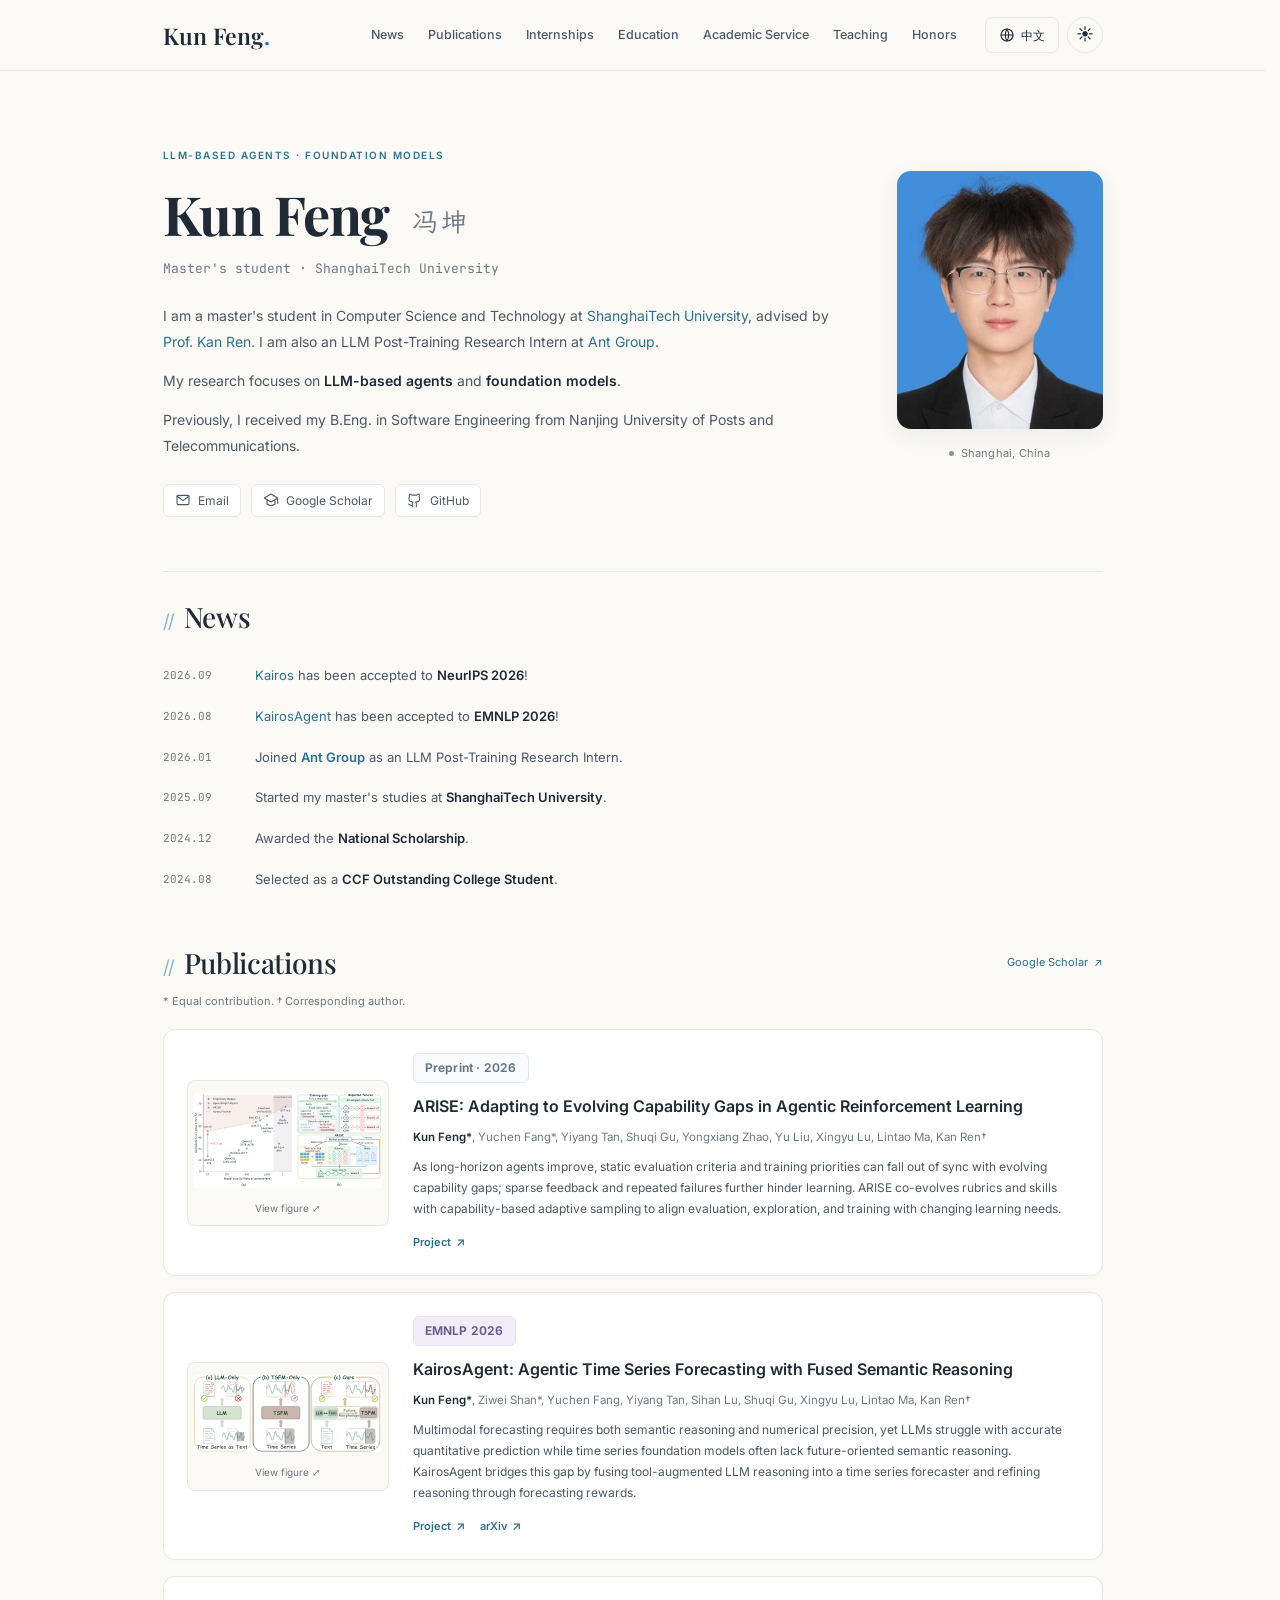
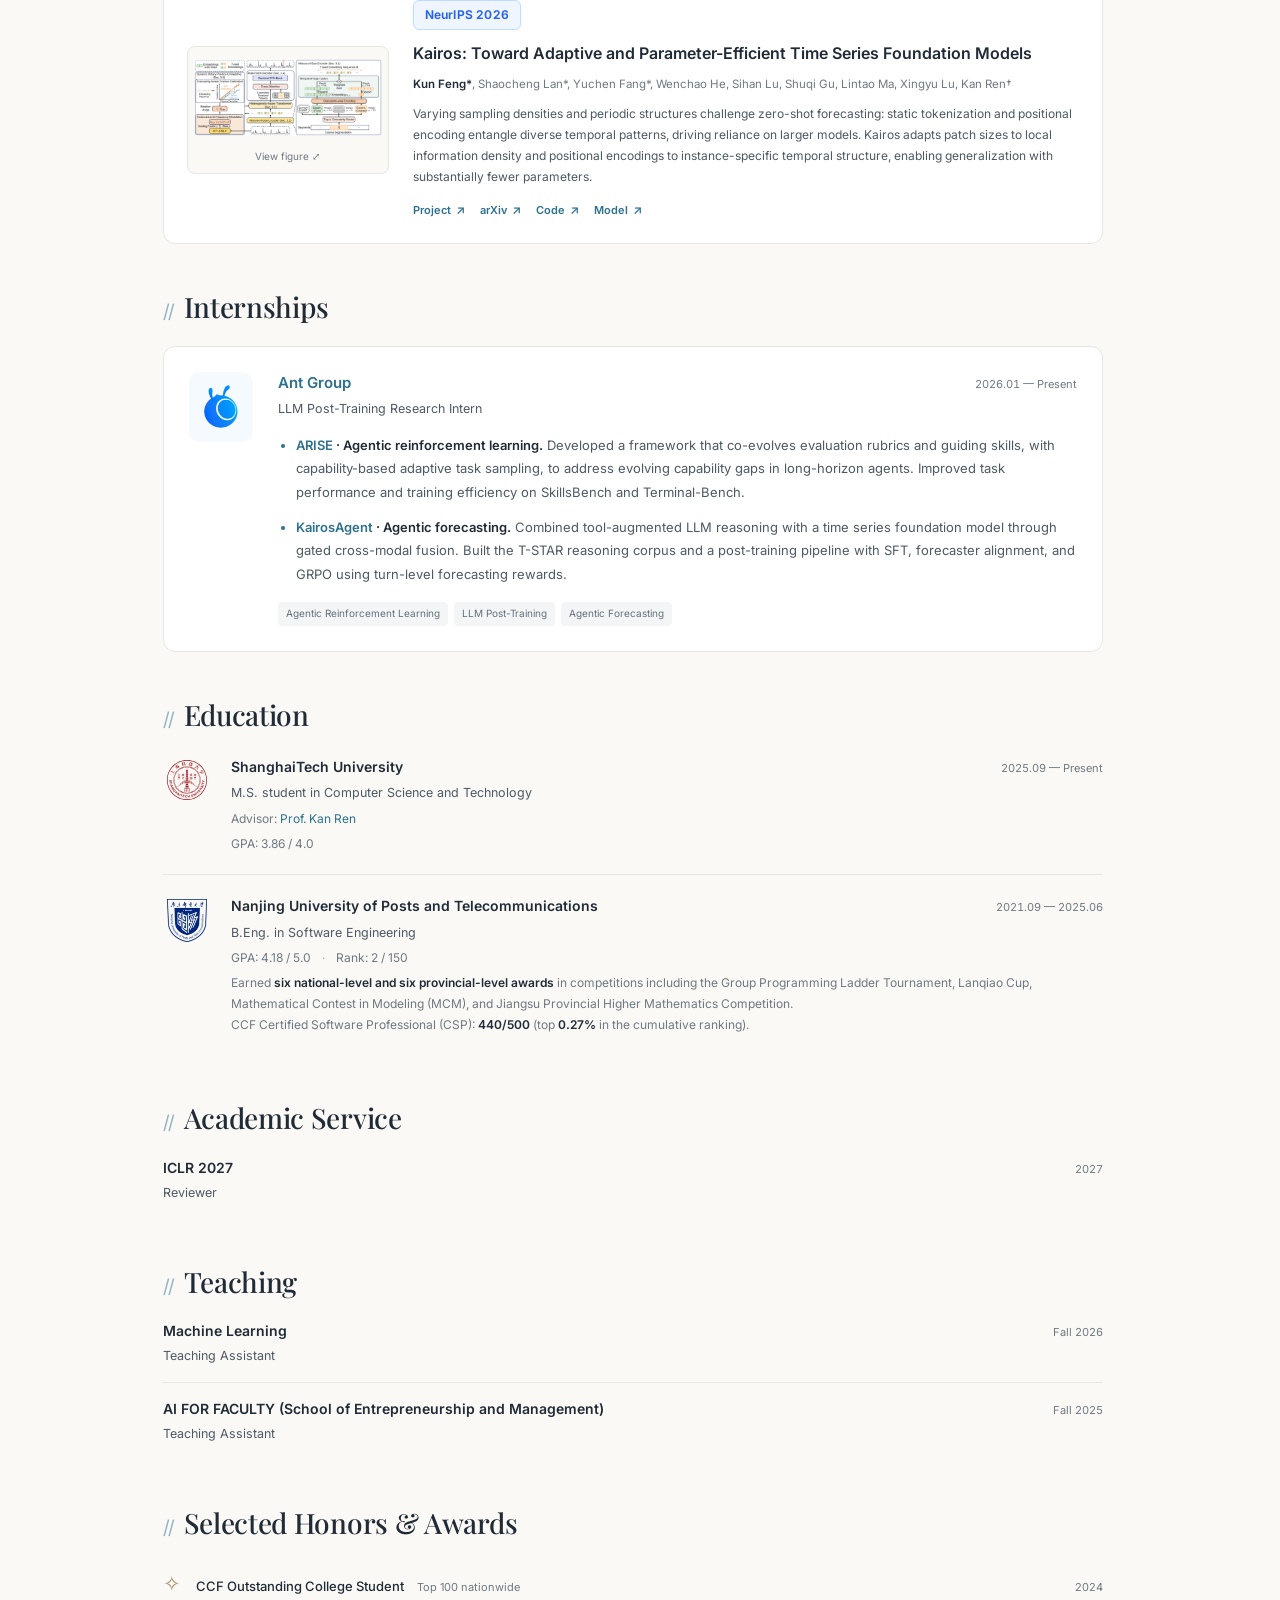
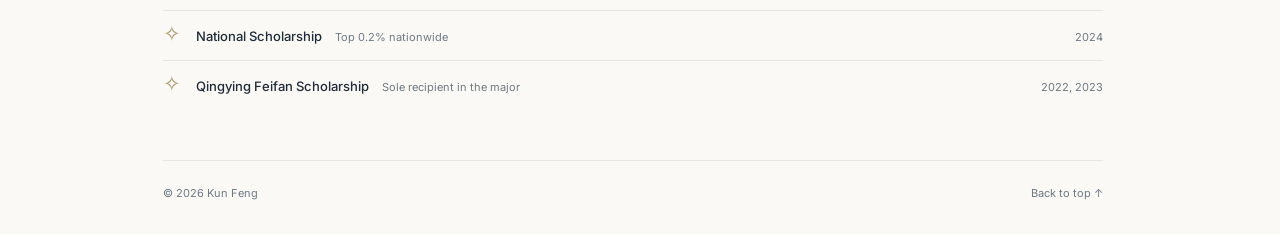
==== index.html @ 3cb2e600 "feat: add bilingual academic homepage with dark mode and publication previews" ====
<!doctype html>
<html lang="en" data-theme="light">
<head>
  <meta charset="utf-8">
  <meta name="viewport" content="width=device-width, initial-scale=1">
  <meta name="color-scheme" content="light dark">
  <meta name="description" content="Kun Feng, a master's student at ShanghaiTech University. Research in LLM-based agents and foundation models.">
  <meta property="og:type" content="website">
  <meta property="og:title" content="Kun Feng | &#20911;&#22372;">
  <meta property="og:description" content="LLM-based agents and foundation models.">
  <meta property="og:url" content="https://kkzsocute.github.io/">
  <meta property="og:image" content="https://kkzsocute.github.io/assets/portrait.jpg">
  <meta name="theme-color" content="#faf9f6">
  <link rel="canonical" href="https://kkzsocute.github.io/">
  <link rel="icon" type="image/svg+xml" href="assets/favicon.svg">
  <link rel="stylesheet" href="assets/styles.css">
  <title>Kun Feng | &#20911;&#22372;</title>
  <script>
    try {
      if (localStorage.getItem("homepage-language") === "zh") {
        document.documentElement.lang = "zh-CN";
      }
      if (localStorage.getItem("homepage-theme") === "dark") {
        document.documentElement.dataset.theme = "dark";
      }
    } catch {}
  </script>
</head>
<body>
  <a class="skip-link" href="#main"><span class="lang-en">Skip to content</span><span class="lang-zh">&#36339;&#36716;&#21040;&#27491;&#25991;</span></a>
  <header class="site-header">
    <div class="nav-shell">
      <a class="wordmark" href="#about"><span class="lang-en">Kun Feng</span><span class="lang-zh">&#20911;&#22372;</span><span class="wordmark-dot">.</span></a>
      <nav aria-label="Main navigation" data-label-en="Main navigation" data-label-zh="&#20027;&#23548;&#33322;">
        <a href="#news"><span class="lang-en">News</span><span class="lang-zh">&#21160;&#24577;</span></a>
        <a href="#publications"><span class="lang-en">Publications</span><span class="lang-zh">&#35770;&#25991;</span></a>
        <a href="#internships"><span class="lang-en">Internships</span><span class="lang-zh">&#23454;&#20064;</span></a>
        <a href="#education"><span class="lang-en">Education</span><span class="lang-zh">&#25945;&#32946;</span></a>
        <a href="#service"><span class="lang-en">Academic Service</span><span class="lang-zh">&#23398;&#26415;&#26381;&#21153;</span></a>
        <a href="#teaching"><span class="lang-en">Teaching</span><span class="lang-zh">&#25945;&#23398;</span></a>
        <a href="#honors"><span class="lang-en">Honors</span><span class="lang-zh">&#33635;&#35465;</span></a>
      </nav>
      <div class="nav-actions">
        <button class="language-toggle" id="language-toggle" type="button" aria-label="Switch to Chinese" data-label-en="Switch to Chinese" data-label-zh="&#20999;&#25442;&#20026;&#33521;&#25991;" hidden>
          <svg viewBox="0 0 24 24" aria-hidden="true"><circle cx="12" cy="12" r="9"/><path d="M3 12h18M12 3a18 18 0 0 1 0 18 18 18 0 0 1 0-18Z"/></svg>
          <span class="lang-en" lang="zh-CN">&#20013;&#25991;</span><span class="lang-zh" lang="en">EN</span>
        </button>
        <button class="theme-toggle" id="theme-toggle" type="button" aria-label="Dark mode" data-label-en="Dark mode" data-label-zh="&#22812;&#38388;&#27169;&#24335;" aria-pressed="false" hidden>
          <span class="theme-sun" aria-hidden="true">☀️</span><span class="theme-moon" aria-hidden="true">🌙</span>
        </button>
      </div>
    </div>
  </header>

  <main id="main" class="page-shell">
    <section class="hero" id="about" aria-labelledby="name">
      <div class="hero-copy">
        <p class="eyebrow"><span class="lang-en">LLM-based agents · Foundation models</span><span class="lang-zh">&#22823;&#35821;&#35328;&#27169;&#22411;&#26234;&#33021;&#20307; · &#22522;&#30784;&#27169;&#22411;</span></p>
        <h1 id="name">Kun Feng <span class="chinese-name" lang="zh-CN">&#20911;&#22372;</span></h1>
        <p class="position"><span class="lang-en">Master's student · ShanghaiTech University</span><span class="lang-zh">&#30805;&#22763;&#30740;&#31350;&#29983; · &#19978;&#28023;&#31185;&#25216;&#22823;&#23398;</span></p>
        <div class="bio">
          <p class="lang-en">I am a master's student in Computer Science and Technology at <a href="https://www.shanghaitech.edu.cn/eng/">ShanghaiTech University</a>, advised by <a href="https://www.saying.ren/">Prof. Kan Ren</a>. I am also an LLM Post-Training Research Intern at <a href="https://www.antgroup.com/en">Ant Group</a>.</p>
          <p class="lang-zh">&#25105;&#26159;&#19978;&#28023;&#31185;&#25216;&#22823;&#23398;&#35745;&#31639;&#26426;&#31185;&#23398;&#19982;&#25216;&#26415;&#19987;&#19994;&#30805;&#22763;&#30740;&#31350;&#29983;&#65292;&#23548;&#24072;&#26159; <a href="https://www.saying.ren/">&#20219;&#20355;&#25945;&#25480;</a>&#12290;&#30446;&#21069;&#22312;<a href="https://www.antgroup.com/en">&#34434;&#34433;&#38598;&#22242;</a>&#25285;&#20219;&#22823;&#27169;&#22411;&#21518;&#35757;&#32451;&#30740;&#31350;&#23454;&#20064;&#29983;&#12290;</p>
          <p class="lang-en">My research focuses on <strong>LLM-based agents</strong> and <strong>foundation models</strong>.</p>
          <p class="lang-zh">&#25105;&#30340;&#30740;&#31350;&#32858;&#28966;&#20110;<strong>&#22522;&#20110;&#22823;&#35821;&#35328;&#27169;&#22411;&#30340;&#26234;&#33021;&#20307;</strong>&#19982;<strong>&#22522;&#30784;&#27169;&#22411;</strong>&#12290;</p>
          <p class="lang-en">Previously, I received my B.Eng. in Software Engineering from Nanjing University of Posts and Telecommunications.</p>
          <p class="lang-zh">&#27492;&#21069;&#65292;&#25105;&#22312;&#21335;&#20140;&#37038;&#30005;&#22823;&#23398;&#33719;&#24471;&#36719;&#20214;&#24037;&#31243;&#23398;&#22763;&#23398;&#20301;&#12290;</p>
        </div>
        <div class="social-links">
          <a href="mailto:fengkun2025@shanghaitech.edu.cn"><svg viewBox="0 0 24 24" aria-hidden="true"><rect x="3" y="5" width="18" height="14" rx="2"/><path d="m3 6 9 7 9-7"/></svg><span class="lang-en">Email</span><span class="lang-zh">&#37038;&#31665;</span></a>
          <a href="https://scholar.google.com/citations?user=ZfWLcJ4AAAAJ&amp;hl=en"><svg viewBox="0 0 24 24" aria-hidden="true"><path d="m2 9 10-6 10 6-10 6L2 9Zm4 3v6c4 3 8 3 12 0v-6M22 9v8"/></svg><span class="lang-en">Google Scholar</span><span class="lang-zh">&#35895;&#27468;&#23398;&#26415;</span></a>
          <a href="https://github.com/kkzsocute"><svg viewBox="0 0 24 24" aria-hidden="true"><path d="M8 20c-4 1-4-2-6-2m12 4v-4a3.5 3.5 0 0 0-1-3c3 0 6-1 6-5a4 4 0 0 0-1-3 4 4 0 0 0 0-4s-1 0-4 2a13 13 0 0 0-6 0C5 3 4 3 4 3a4 4 0 0 0 0 4 4 4 0 0 0-1 3c0 4 3 5 6 5a3.5 3.5 0 0 0-1 3v4"/></svg>GitHub</a>
        </div>
      </div>
      <figure class="portrait">
        <img src="assets/portrait.jpg" width="400" height="500" alt="Portrait of Kun Feng" data-alt-en="Portrait of Kun Feng" data-alt-zh="&#20911;&#22372;&#30340;&#29031;&#29255;" fetchpriority="high">
        <figcaption><span class="location-dot" aria-hidden="true"></span><span class="lang-en">Shanghai, China</span><span class="lang-zh">&#20013;&#22269; · &#19978;&#28023;</span></figcaption>
      </figure>
    </section>

    <section class="section news-section" id="news" aria-labelledby="news-title">
      <div class="section-heading"><h2 id="news-title"><span class="section-mark" aria-hidden="true">//</span><span class="lang-en">News</span><span class="lang-zh">&#26368;&#26032;&#21160;&#24577;</span></h2></div>
      <ul class="news-list">
        <li><time datetime="2026-09">2026.09</time><p><span class="lang-en"><a href="https://foundation-model-research.github.io/Kairos/">Kairos</a> has been accepted to <strong>NeurIPS 2026</strong>!</span><span class="lang-zh"><a href="https://foundation-model-research.github.io/Kairos/">Kairos</a> &#34987; <strong>NeurIPS 2026</strong> &#25509;&#25910;&#65281;</span></p></li>
        <li><time datetime="2026-08">2026.08</time><p><span class="lang-en"><a href="https://foundation-model-research.github.io/KairosAgent/">KairosAgent</a> has been accepted to <strong>EMNLP 2026</strong>!</span><span class="lang-zh"><a href="https://foundation-model-research.github.io/KairosAgent/">KairosAgent</a> &#34987; <strong>EMNLP 2026</strong> &#25509;&#25910;&#65281;</span></p></li>
        <li><time datetime="2026-01">2026.01</time><p><span class="lang-en">Joined <strong><a href="https://www.antgroup.com/en">Ant Group</a></strong> as an LLM Post-Training Research Intern.</span><span class="lang-zh">&#21152;&#20837;<strong><a href="https://www.antgroup.com/en">&#34434;&#34433;&#38598;&#22242;</a></strong>&#65292;&#25285;&#20219;&#22823;&#27169;&#22411;&#21518;&#35757;&#32451;&#30740;&#31350;&#23454;&#20064;&#29983;&#12290;</span></p></li>
        <li><time datetime="2025-09">2025.09</time><p><span class="lang-en">Started my master's studies at <strong>ShanghaiTech University</strong>.</span><span class="lang-zh">&#24320;&#22987;&#22312;<strong>&#19978;&#28023;&#31185;&#25216;&#22823;&#23398;</strong>&#25915;&#35835;&#30805;&#22763;&#23398;&#20301;&#12290;</span></p></li>
        <li><time datetime="2024-12">2024.12</time><p><span class="lang-en">Awarded the <strong>National Scholarship</strong>.</span><span class="lang-zh">&#33719;&#24471;<strong>&#22269;&#23478;&#22870;&#23398;&#37329;</strong>&#12290;</span></p></li>
        <li><time datetime="2024-08">2024.08</time><p><span class="lang-en">Selected as a <strong>CCF Outstanding College Student</strong>.</span><span class="lang-zh">&#20837;&#36873;<strong>CCF&#20248;&#31168;&#22823;&#23398;&#29983;&#21551;&#33322;&#35745;&#21010;</strong>&#12290;</span></p></li>
      </ul>
    </section>

    <section class="section" id="publications" aria-labelledby="publications-title">
      <div class="section-heading">
        <h2 id="publications-title"><span class="section-mark" aria-hidden="true">//</span><span class="lang-en">Publications</span><span class="lang-zh">&#23398;&#26415;&#35770;&#25991;</span></h2>
        <a class="section-link" href="https://scholar.google.com/citations?user=ZfWLcJ4AAAAJ&amp;hl=en">Google Scholar <span aria-hidden="true">↗</span></a>
      </div>
      <p class="section-note"><span class="lang-en">* Equal contribution. † Corresponding author.</span><span class="lang-zh">* &#34920;&#31034;&#21516;&#31561;&#36129;&#29486;&#12290;† &#34920;&#31034;&#36890;&#35759;&#20316;&#32773;&#12290;</span></p>
      <div class="publication-list">
        <article class="publication-card">
          <button class="paper-figure" type="button" aria-haspopup="dialog" aria-controls="figure-dialog" aria-label="Enlarge paper figure" data-label-en="Enlarge paper figure" data-label-zh="&#25918;&#22823;&#35770;&#25991;&#37197;&#22270;" disabled>
            <img src="assets/arise-intro.svg" width="995" height="502" alt="ARISE motivation and SkillsBench performance: evolving capability gaps and adaptive agent learning" data-alt-en="ARISE motivation and SkillsBench performance: evolving capability gaps and adaptive agent learning" data-alt-zh="ARISE &#30740;&#31350;&#21160;&#26426;&#19982; SkillsBench &#24615;&#33021;&#65306;&#25345;&#32493;&#21464;&#21270;&#30340;&#33021;&#21147;&#32570;&#21475;&#19982;&#33258;&#36866;&#24212;&#26234;&#33021;&#20307;&#23398;&#20064;">
            <span class="figure-caption"><span class="lang-en">View figure</span><span class="lang-zh">&#26597;&#30475;&#21407;&#22270;</span> <span aria-hidden="true">⤢</span></span>
          </button>
          <div class="paper-copy">
            <span class="venue venue-preprint"><span class="lang-en">Preprint · 2026</span><span class="lang-zh">&#39044;&#21360;&#26412; · 2026</span></span>
            <h3><a href="https://mldi.group/ARISE/">ARISE: Adapting to Evolving Capability Gaps in Agentic Reinforcement Learning</a></h3>
            <p class="authors"><strong>Kun Feng*</strong>, Yuchen Fang*, Yiyang Tan, Shuqi Gu, Yongxiang Zhao, Yu Liu, Xingyu Lu, Lintao Ma, Kan Ren†</p>
            <p class="paper-summary"><span class="lang-en">As long-horizon agents improve, static evaluation criteria and training priorities can fall out of sync with evolving capability gaps; sparse feedback and repeated failures further hinder learning. ARISE co-evolves rubrics and skills with capability-based adaptive sampling to align evaluation, exploration, and training with changing learning needs.</span><span class="lang-zh">&#38543;&#30528;&#38271;&#31243;&#26234;&#33021;&#20307;&#33021;&#21147;&#25552;&#21319;&#65292;&#22266;&#23450;&#30340;&#35780;&#20215;&#26631;&#20934;&#19982;&#35757;&#32451;&#37325;&#28857;&#21487;&#33021;&#36880;&#28176;&#20559;&#31163;&#19981;&#26029;&#21464;&#21270;&#30340;&#33021;&#21147;&#32570;&#21475;&#65307;&#31232;&#30095;&#21453;&#39304;&#19982;&#21453;&#22797;&#22833;&#36133;&#36827;&#19968;&#27493;&#38459;&#30861;&#23398;&#20064;&#12290;ARISE &#36890;&#36807;&#35780;&#20272;&#20934;&#21017;&#19982;&#25216;&#33021;&#21327;&#21516;&#28436;&#21270;&#65292;&#20197;&#21450;&#22522;&#20110;&#33021;&#21147;&#30340;&#33258;&#36866;&#24212;&#37319;&#26679;&#65292;&#20351;&#35780;&#20215;&#12289;&#25506;&#32034;&#19982;&#35757;&#32451;&#25345;&#32493;&#36866;&#24212;&#21464;&#21270;&#30340;&#23398;&#20064;&#38656;&#27714;&#12290;</span></p>
            <div class="paper-links">
              <a href="https://mldi.group/ARISE/"><span class="lang-en">Project</span><span class="lang-zh">&#39033;&#30446;&#20027;&#39029;</span> <span aria-hidden="true">↗</span></a>
            </div>
          </div>
        </article>
        <article class="publication-card">
          <button class="paper-figure" type="button" aria-haspopup="dialog" aria-controls="figure-dialog" aria-label="Enlarge paper figure" data-label-en="Enlarge paper figure" data-label-zh="&#25918;&#22823;&#35770;&#25991;&#37197;&#22270;" disabled>
            <img src="assets/kairosagent-intro.svg" width="882" height="364" alt="KairosAgent forecasting paradigm comparison: bridging semantic reasoning and numerical forecasting" data-alt-en="KairosAgent forecasting paradigm comparison: bridging semantic reasoning and numerical forecasting" data-alt-zh="KairosAgent &#39044;&#27979;&#33539;&#24335;&#23545;&#27604;&#65306;&#36830;&#25509;&#35821;&#20041;&#25512;&#29702;&#19982;&#25968;&#20540;&#39044;&#27979;">
            <span class="figure-caption"><span class="lang-en">View figure</span><span class="lang-zh">&#26597;&#30475;&#21407;&#22270;</span> <span aria-hidden="true">⤢</span></span>
          </button>
          <div class="paper-copy">
            <span class="venue venue-purple">EMNLP 2026</span>
            <h3><a href="https://foundation-model-research.github.io/KairosAgent/">KairosAgent: Agentic Time Series Forecasting with Fused Semantic Reasoning</a></h3>
            <p class="authors"><strong>Kun Feng*</strong>, Ziwei Shan*, Yuchen Fang, Yiyang Tan, Sihan Lu, Shuqi Gu, Xingyu Lu, Lintao Ma, Kan Ren†</p>
            <p class="paper-summary"><span class="lang-en">Multimodal forecasting requires both semantic reasoning and numerical precision, yet LLMs struggle with accurate quantitative prediction while time series foundation models often lack future-oriented semantic reasoning. KairosAgent bridges this gap by fusing tool-augmented LLM reasoning into a time series forecaster and refining reasoning through forecasting rewards.</span><span class="lang-zh">&#22810;&#27169;&#24577;&#39044;&#27979;&#38656;&#35201;&#20860;&#39038;&#35821;&#20041;&#25512;&#29702;&#19982;&#25968;&#20540;&#31934;&#24230;&#65292;&#20294;&#22823;&#35821;&#35328;&#27169;&#22411;&#38590;&#20197;&#36827;&#34892;&#31934;&#30830;&#30340;&#23450;&#37327;&#39044;&#27979;&#65292;&#26102;&#38388;&#24207;&#21015;&#22522;&#30784;&#27169;&#22411;&#21017;&#24448;&#24448;&#32570;&#20047;&#38754;&#21521;&#26410;&#26469;&#30340;&#35821;&#20041;&#25512;&#29702;&#33021;&#21147;&#12290;KairosAgent &#23558;&#24037;&#20855;&#22686;&#24378;&#30340;&#22823;&#35821;&#35328;&#27169;&#22411;&#25512;&#29702;&#34701;&#20837;&#26102;&#38388;&#24207;&#21015;&#39044;&#27979;&#22120;&#65292;&#24182;&#36890;&#36807;&#39044;&#27979;&#22870;&#21169;&#20248;&#21270;&#25512;&#29702;&#65292;&#24357;&#21512;&#20004;&#32773;&#20043;&#38388;&#30340;&#40511;&#27807;&#12290;</span></p>
            <div class="paper-links">
              <a href="https://foundation-model-research.github.io/KairosAgent/"><span class="lang-en">Project</span><span class="lang-zh">&#39033;&#30446;&#20027;&#39029;</span> <span aria-hidden="true">↗</span></a>
              <a href="https://arxiv.org/abs/2605.30002">arXiv <span aria-hidden="true">↗</span></a>
            </div>
          </div>
        </article>
        <article class="publication-card">
          <button class="paper-figure" type="button" aria-haspopup="dialog" aria-controls="figure-dialog" aria-label="Enlarge paper figure" data-label-en="Enlarge paper figure" data-label-zh="&#25918;&#22823;&#35770;&#25991;&#37197;&#22270;" disabled>
            <img src="assets/kairos-method.png" alt="Kairos architecture: Mixture-of-Size Encoder, Heterogeneity-Aware Transformer, and Multi-Patch Decoder" data-alt-en="Kairos architecture: Mixture-of-Size Encoder, Heterogeneity-Aware Transformer, and Multi-Patch Decoder" data-alt-zh="Kairos &#26550;&#26500;&#65306;&#28151;&#21512;&#31890;&#24230;&#32534;&#30721;&#22120;&#12289;&#24322;&#26500;&#24863;&#30693; Transformer &#19982;&#22810;&#20998;&#22359;&#35299;&#30721;&#22120;">
            <span class="figure-caption"><span class="lang-en">View figure</span><span class="lang-zh">&#26597;&#30475;&#21407;&#22270;</span> <span aria-hidden="true">⤢</span></span>
          </button>
          <div class="paper-copy">
            <span class="venue venue-neurips">NeurIPS 2026</span>
            <h3><a href="https://foundation-model-research.github.io/Kairos/">Kairos: Toward Adaptive and Parameter-Efficient Time Series Foundation Models</a></h3>
            <p class="authors"><strong>Kun Feng*</strong>, Shaocheng Lan*, Yuchen Fang*, Wenchao He, Sihan Lu, Shuqi Gu, Lintao Ma, Xingyu Lu, Kan Ren†</p>
            <p class="paper-summary"><span class="lang-en">Varying sampling densities and periodic structures challenge zero-shot forecasting: static tokenization and positional encoding entangle diverse temporal patterns, driving reliance on larger models. Kairos adapts patch sizes to local information density and positional encodings to instance-specific temporal structure, enabling generalization with substantially fewer parameters.</span><span class="lang-zh">&#37319;&#26679;&#23494;&#24230;&#19982;&#21608;&#26399;&#32467;&#26500;&#30340;&#24046;&#24322;&#32473;&#38646;&#26679;&#26412;&#39044;&#27979;&#24102;&#26469;&#25361;&#25112;&#65306;&#38745;&#24577;&#20998;&#22359;&#19982;&#20301;&#32622;&#32534;&#30721;&#23558;&#22810;&#26679;&#30340;&#26102;&#38388;&#27169;&#24335;&#28151;&#26434;&#22312;&#22266;&#23450;&#34920;&#31034;&#20013;&#65292;&#20351;&#27169;&#22411;&#20381;&#36182;&#26356;&#22823;&#30340;&#21442;&#25968;&#37327;&#12290;Kairos &#26681;&#25454;&#23616;&#37096;&#20449;&#24687;&#23494;&#24230;&#33258;&#36866;&#24212;&#36873;&#25321;&#20998;&#22359;&#31890;&#24230;&#65292;&#24182;&#20381;&#25454;&#23454;&#20363;&#30340;&#26102;&#38388;&#32467;&#26500;&#35843;&#25972;&#20301;&#32622;&#32534;&#30721;&#65292;&#20197;&#26174;&#33879;&#26356;&#23569;&#30340;&#21442;&#25968;&#23454;&#29616;&#27867;&#21270;&#12290;</span></p>
            <div class="paper-links">
              <a href="https://foundation-model-research.github.io/Kairos/"><span class="lang-en">Project</span><span class="lang-zh">&#39033;&#30446;&#20027;&#39029;</span> <span aria-hidden="true">↗</span></a>
              <a href="https://arxiv.org/abs/2509.25826">arXiv <span aria-hidden="true">↗</span></a>
              <a href="https://github.com/foundation-model-research/Kairos"><span class="lang-en">Code</span><span class="lang-zh">&#20195;&#30721;</span> <span aria-hidden="true">↗</span></a>
              <a href="https://huggingface.co/mldi-lab/Kairos_50m"><span class="lang-en">Model</span><span class="lang-zh">&#27169;&#22411;</span> <span aria-hidden="true">↗</span></a>
            </div>
          </div>
        </article>
      </div>
    </section>

    <section class="section" id="internships" aria-labelledby="internships-title">
      <div class="section-heading"><h2 id="internships-title"><span class="section-mark" aria-hidden="true">//</span><span class="lang-en">Internships</span><span class="lang-zh">&#23454;&#20064;&#32463;&#21382;</span></h2></div>
      <article class="experience-card">
        <a class="company-logo" href="https://www.antgroup.com/en"><img src="assets/ant-group-logo.png" width="45" height="60" alt="Ant Group" data-alt-en="Ant Group" data-alt-zh="&#34434;&#34433;&#38598;&#22242;"></a>
        <div class="experience-copy">
          <div class="entry-heading"><h3><a href="https://www.antgroup.com/en"><span class="lang-en">Ant Group</span><span class="lang-zh">&#34434;&#34433;&#38598;&#22242;</span></a></h3><p class="entry-date"><time datetime="2026-01">2026.01</time> — <span class="lang-en">Present</span><span class="lang-zh">&#33267;&#20170;</span></p></div>
          <p class="entry-role"><span class="lang-en">LLM Post-Training Research Intern</span><span class="lang-zh">&#22823;&#27169;&#22411;&#21518;&#35757;&#32451;&#30740;&#31350;&#23454;&#20064;&#29983;</span></p>
          <ul class="internship-projects">
            <li><span class="lang-en"><strong><a href="https://mldi.group/ARISE/">ARISE</a> · Agentic reinforcement learning.</strong> Developed a framework that co-evolves evaluation rubrics and guiding skills, with capability-based adaptive task sampling, to address evolving capability gaps in long-horizon agents. Improved task performance and training efficiency on SkillsBench and Terminal-Bench.</span><span class="lang-zh"><strong><a href="https://mldi.group/ARISE/">ARISE</a> · &#26234;&#33021;&#20307;&#24378;&#21270;&#23398;&#20064;&#12290;</strong>&#22260;&#32469;&#38271;&#31243;&#26234;&#33021;&#20307;&#25345;&#32493;&#21464;&#21270;&#30340;&#33021;&#21147;&#32570;&#21475;&#65292;&#35774;&#35745;&#35780;&#20272;&#20934;&#21017;&#19982;&#25351;&#23548;&#25216;&#33021;&#21327;&#21516;&#28436;&#21270;&#12289;&#22522;&#20110;&#33021;&#21147;&#30340;&#33258;&#36866;&#24212;&#20219;&#21153;&#37319;&#26679;&#26694;&#26550;&#65292;&#25552;&#21319; SkillsBench &#21644; Terminal-Bench &#19978;&#30340;&#20219;&#21153;&#34920;&#29616;&#19982;&#35757;&#32451;&#25928;&#29575;&#12290;</span></li>
            <li><span class="lang-en"><strong><a href="https://mldi.group/KairosAgent/">KairosAgent</a> · Agentic forecasting.</strong> Combined tool-augmented LLM reasoning with a time series foundation model through gated cross-modal fusion. Built the T-STAR reasoning corpus and a post-training pipeline with SFT, forecaster alignment, and GRPO using turn-level forecasting rewards.</span><span class="lang-zh"><strong><a href="https://mldi.group/KairosAgent/">KairosAgent</a> · &#26234;&#33021;&#20307;&#39044;&#27979;&#12290;</strong>&#36890;&#36807;&#38376;&#25511;&#36328;&#27169;&#24577;&#34701;&#21512;&#65292;&#23558;&#24037;&#20855;&#22686;&#24378;&#30340;&#22823;&#35821;&#35328;&#27169;&#22411;&#25512;&#29702;&#19982;&#26102;&#38388;&#24207;&#21015;&#22522;&#30784;&#27169;&#22411;&#32467;&#21512;&#12290;&#26500;&#24314; T-STAR &#25512;&#29702;&#36712;&#36857;&#35821;&#26009;&#65292;&#24182;&#25645;&#24314;&#21253;&#21547; SFT&#12289;&#39044;&#27979;&#22120;&#23545;&#40784;&#21450;&#22522;&#20110;&#36718;&#27425;&#32423;&#39044;&#27979;&#22870;&#21169;&#30340; GRPO &#21518;&#35757;&#32451;&#27969;&#31243;&#12290;</span></li>
          </ul>
          <div class="topic-tags"><span><span class="lang-en">Agentic Reinforcement Learning</span><span class="lang-zh">&#26234;&#33021;&#20307;&#24378;&#21270;&#23398;&#20064;</span></span><span><span class="lang-en">LLM Post-Training</span><span class="lang-zh">&#22823;&#27169;&#22411;&#21518;&#35757;&#32451;</span></span><span><span class="lang-en">Agentic Forecasting</span><span class="lang-zh">&#26234;&#33021;&#20307;&#39044;&#27979;</span></span></div>
        </div>
      </article>
    </section>

    <section class="section" id="education" aria-labelledby="education-title">
      <div class="section-heading"><h2 id="education-title"><span class="section-mark" aria-hidden="true">//</span><span class="lang-en">Education</span><span class="lang-zh">&#25945;&#32946;&#32463;&#21382;</span></h2></div>
      <div class="education-list">
        <article class="education-entry">
          <div class="education-logo"><img src="assets/shanghaitech-logo.svg" alt="ShanghaiTech University emblem" data-alt-en="ShanghaiTech University emblem" data-alt-zh="&#19978;&#28023;&#31185;&#25216;&#22823;&#23398;&#26657;&#24509;" width="48" height="48" loading="lazy"></div>
          <div class="entry-body">
            <div class="entry-heading"><h3><span class="lang-en">ShanghaiTech University</span><span class="lang-zh">&#19978;&#28023;&#31185;&#25216;&#22823;&#23398;</span></h3><p class="entry-date"><time datetime="2025-09">2025.09</time> — <span class="lang-en">Present</span><span class="lang-zh">&#33267;&#20170;</span></p></div>
            <p class="entry-role"><span class="lang-en">M.S. student in Computer Science and Technology</span><span class="lang-zh">&#35745;&#31639;&#26426;&#31185;&#23398;&#19982;&#25216;&#26415; · &#30805;&#22763;&#22312;&#35835;</span></p>
            <p class="entry-detail"><span class="lang-en">Advisor: <a href="https://www.saying.ren/">Prof. Kan Ren</a></span><span class="lang-zh">&#23548;&#24072;&#65306;<a href="https://www.saying.ren/">&#20219;&#20355;&#25945;&#25480;</a></span></p>
            <p class="entry-detail"><span class="lang-en">GPA: 3.86 / 4.0</span><span class="lang-zh">&#32489;&#28857;&#65306;3.86 / 4.0</span></p>
          </div>
        </article>
        <article class="education-entry">
          <div class="education-logo"><img src="assets/njupt-logo.png" alt="Nanjing University of Posts and Telecommunications emblem" data-alt-en="Nanjing University of Posts and Telecommunications emblem" data-alt-zh="&#21335;&#20140;&#37038;&#30005;&#22823;&#23398;&#26657;&#24509;" width="48" height="48" loading="lazy"></div>
          <div class="entry-body">
            <div class="entry-heading"><h3><span class="lang-en">Nanjing University of Posts and Telecommunications</span><span class="lang-zh">&#21335;&#20140;&#37038;&#30005;&#22823;&#23398;</span></h3><p class="entry-date"><time datetime="2021-09">2021.09</time> — <time datetime="2025-06">2025.06</time></p></div>
            <p class="entry-role"><span class="lang-en">B.Eng. in Software Engineering</span><span class="lang-zh">&#36719;&#20214;&#24037;&#31243; · &#23398;&#22763;</span></p>
            <p class="entry-detail"><span class="lang-en">GPA: 4.18 / 5.0 <span class="detail-divider">·</span> Rank: 2 / 150</span><span class="lang-zh">&#32489;&#28857;&#65306;4.18 / 5.0 <span class="detail-divider">·</span> &#19987;&#19994;&#25490;&#21517;&#65306;2 / 150</span></p>
            <p class="entry-detail"><span class="lang-en">Earned <strong>six national-level and six provincial-level awards</strong> in competitions including the Group Programming Ladder Tournament, Lanqiao Cup, Mathematical Contest in Modeling (MCM), and Jiangsu Provincial Higher Mathematics Competition.<br>CCF Certified Software Professional (CSP): <strong>440/500</strong> (top <strong>0.27%</strong> in the cumulative ranking).</span><span class="lang-zh">&#32047;&#35745;&#33719;&#24471;<strong>&#20845;&#39033;&#22269;&#23478;&#32423;&#22870;&#39033;&#21644;&#20845;&#39033;&#30465;&#32423;&#22870;&#39033;</strong>&#65292;&#21253;&#25324;&#22242;&#20307;&#31243;&#24207;&#35774;&#35745;&#22825;&#26799;&#36187;&#12289;&#34013;&#26725;&#26479;&#12289;&#32654;&#22269;&#22823;&#23398;&#29983;&#25968;&#23398;&#24314;&#27169;&#31454;&#36187;&#12289;&#27743;&#33487;&#30465;&#39640;&#31561;&#25968;&#23398;&#31454;&#36187;&#12290;<br>CCF&#35745;&#31639;&#26426;&#36719;&#20214;&#33021;&#21147;&#35748;&#35777;&#65306;<strong>440/500&#20998;</strong>&#65288;&#32047;&#35745;&#25490;&#21517;&#20026;&#21069;<strong>0.27%</strong>&#65289;&#12290;</span></p>
          </div>
        </article>
      </div>
    </section>

    <section class="section" id="service" aria-labelledby="service-title">
      <div class="section-heading"><h2 id="service-title"><span class="section-mark" aria-hidden="true">//</span><span class="lang-en">Academic Service</span><span class="lang-zh">&#23398;&#26415;&#26381;&#21153;</span></h2></div>
      <ul class="activity-list">
        <li><div><h3>ICLR 2027</h3><p class="entry-role"><span class="lang-en">Reviewer</span><span class="lang-zh">&#23457;&#31295;&#20154;</span></p></div><time class="entry-date" datetime="2027">2027</time></li>
      </ul>
    </section>

    <section class="section" id="teaching" aria-labelledby="teaching-title">
      <div class="section-heading"><h2 id="teaching-title"><span class="section-mark" aria-hidden="true">//</span><span class="lang-en">Teaching</span><span class="lang-zh">&#25945;&#23398;&#32463;&#21382;</span></h2></div>
      <ul class="activity-list">
        <li><div><h3><span class="lang-en">Machine Learning</span><span class="lang-zh">&#26426;&#22120;&#23398;&#20064;</span></h3><p class="entry-role"><span class="lang-en">Teaching Assistant</span><span class="lang-zh">&#21161;&#25945;</span></p></div><p class="entry-date"><span class="lang-en">Fall 2026</span><span class="lang-zh">2026 &#24180;&#31179;&#23395;</span></p></li>
        <li><div><h3><span class="lang-en">AI FOR FACULTY (School of Entrepreneurship and Management)</span><span class="lang-zh">AI FOR FACULTY&#65288;&#21019;&#31649;&#23398;&#38498;&#65289;</span></h3><p class="entry-role"><span class="lang-en">Teaching Assistant</span><span class="lang-zh">&#21161;&#25945;</span></p></div><p class="entry-date"><span class="lang-en">Fall 2025</span><span class="lang-zh">2025 &#24180;&#31179;&#23395;</span></p></li>
      </ul>
    </section>

    <section class="section honors-section" id="honors" aria-labelledby="honors-title">
      <div class="section-heading"><h2 id="honors-title"><span class="section-mark" aria-hidden="true">//</span><span class="lang-en">Selected Honors &amp; Awards</span><span class="lang-zh">&#37096;&#20998;&#33635;&#35465;&#19982;&#22870;&#39033;</span></h2></div>
      <ul class="honors-list">
        <li><span class="award-symbol" aria-hidden="true">✧</span><div><strong><span class="lang-en">CCF Outstanding College Student</span><span class="lang-zh">CCF&#20248;&#31168;&#22823;&#23398;&#29983;&#21551;&#33322;&#35745;&#21010;</span></strong><span class="award-detail"><span class="lang-en">Top 100 nationwide</span><span class="lang-zh">&#20840;&#22269;&#30334;&#21517;</span></span></div><time datetime="2024">2024</time></li>
        <li><span class="award-symbol" aria-hidden="true">✧</span><div><strong><span class="lang-en">National Scholarship</span><span class="lang-zh">&#22269;&#23478;&#22870;&#23398;&#37329;</span></strong><span class="award-detail"><span class="lang-en">Top 0.2% nationwide</span><span class="lang-zh">&#20840;&#22269;&#21069; 0.2%</span></span></div><time datetime="2024">2024</time></li>
        <li><span class="award-symbol" aria-hidden="true">✧</span><div><strong><span class="lang-en">Qingying Feifan Scholarship</span><span class="lang-zh">&#38738;&#39062;&#39134;&#24070;&#22870;&#23398;&#37329;</span></strong><span class="award-detail"><span class="lang-en">Sole recipient in the major</span><span class="lang-zh">&#19987;&#19994;&#21807;&#19968;&#33719;&#22870;&#32773;</span></span></div><span class="award-years">2022, 2023</span></li>
      </ul>
    </section>
  </main>

  <footer class="site-footer page-shell">
    <p>© <span id="current-year">2026</span> <span class="lang-en">Kun Feng</span><span class="lang-zh">&#20911;&#22372;</span></p>
    <a href="#about"><span class="lang-en">Back to top</span><span class="lang-zh">&#36820;&#22238;&#39030;&#37096;</span> <span aria-hidden="true">↑</span></a>
  </footer>

  <dialog class="figure-dialog" id="figure-dialog" aria-labelledby="figure-dialog-title">
    <div class="figure-toolbar">
      <div class="figure-heading">
        <div id="figure-dialog-status"></div>
        <h2 id="figure-dialog-title"><span class="lang-en">Paper figure</span><span class="lang-zh">&#35770;&#25991;&#37197;&#22270;</span></h2>
      </div>
      <div class="figure-actions">
        <button id="figure-close" type="button" autofocus><span class="lang-en">Close</span><span class="lang-zh">&#20851;&#38381;</span><svg viewBox="0 0 20 20" aria-hidden="true"><path d="m5 5 10 10M15 5 5 15"/></svg></button>
      </div>
    </div>
    <div class="figure-scroll" tabindex="0" role="region" aria-label="Enlarged paper figure" data-label-en="Enlarged paper figure" data-label-zh="&#25918;&#22823;&#30340;&#35770;&#25991;&#37197;&#22270;"><img id="figure-image" alt=""></div>
  </dialog>

  <script>
    (() => {
      const root = document.documentElement;
      const toggle = document.getElementById("language-toggle");
      const themeToggle = document.getElementById("theme-toggle");
      const description = document.querySelector('meta[name="description"]');
      const descriptions = {
        en: "Kun Feng, a master's student at ShanghaiTech University. Research in LLM-based agents and foundation models.",
        zh: "\u51af\u5764\uff0c\u4e0a\u6d77\u79d1\u6280\u5927\u5b66\u7855\u58eb\u7814\u7a76\u751f\u3002\u7814\u7a76\u65b9\u5411\uff1a\u57fa\u4e8e\u5927\u8bed\u8a00\u6a21\u578b\u7684\u667a\u80fd\u4f53\u4e0e\u57fa\u7840\u6a21\u578b\u3002"
      };

      function applyLanguage(language) {
        root.lang = language === "zh" ? "zh-CN" : "en";
        document.querySelectorAll("[data-label-en]").forEach((element) => {
          element.setAttribute("aria-label", element.dataset[language === "zh" ? "labelZh" : "labelEn"]);
        });
        document.querySelectorAll("[data-alt-en]").forEach((element) => {
          element.alt = element.dataset[language === "zh" ? "altZh" : "altEn"];
        });
        description.content = descriptions[language];
      }

      applyLanguage(root.lang === "zh-CN" ? "zh" : "en");
      toggle.hidden = false;
      toggle.addEventListener("click", () => {
        const anchor = [...document.querySelectorAll("main > section")]
          .find((section) => section.getBoundingClientRect().bottom > 100);
        const offset = anchor?.getBoundingClientRect().top ?? 0;
        const language = root.lang === "en" ? "zh" : "en";
        applyLanguage(language);
        try {
          localStorage.setItem("homepage-language", language);
        } catch {}
        if (anchor) {
          window.scrollBy({ top: anchor.getBoundingClientRect().top - offset, behavior: "instant" });
        }
      });

      function applyTheme(theme) {
        root.dataset.theme = theme;
        themeToggle.setAttribute("aria-pressed", String(theme === "dark"));
        document.querySelector('meta[name="theme-color"]').content =
          theme === "dark" ? "#0f0f17" : "#faf9f6";
      }

      applyTheme(root.dataset.theme);
      themeToggle.hidden = false;
      themeToggle.addEventListener("click", () => {
        const theme = root.dataset.theme === "dark" ? "light" : "dark";
        applyTheme(theme);
        try {
          localStorage.setItem("homepage-theme", theme);
        } catch {}
      });

      const dialog = document.getElementById("figure-dialog");
      const figureImage = document.getElementById("figure-image");
      const figureScroll = dialog.querySelector(".figure-scroll");
      let figureTrigger = null;

      if (typeof dialog.showModal === "function") {
        document.querySelectorAll(".paper-figure").forEach((button) => {
          button.disabled = false;
          button.addEventListener("click", () => {
            figureTrigger = button;
            const image = button.querySelector("img");
            figureImage.src = image.currentSrc || image.src;
            figureImage.alt = image.alt;
            const paper = button.closest(".publication-card");
            document.getElementById("figure-dialog-title").textContent = paper.querySelector("h3").textContent;
            const status = paper.querySelector(".venue");
            document.getElementById("figure-dialog-status").replaceChildren(
              ...(status ? [status.cloneNode(true)] : [])
            );
            dialog.showModal();
            figureScroll.scrollTo(0, 0);
            root.classList.add("figure-modal-open");
          });
        });
      }

      document.getElementById("figure-close").addEventListener("click", () => dialog.close());
      dialog.addEventListener("click", (event) => {
        if (event.target !== dialog) return;
        const bounds = dialog.getBoundingClientRect();
        if (event.clientX < bounds.left || event.clientX > bounds.right ||
            event.clientY < bounds.top || event.clientY > bounds.bottom) {
          dialog.close();
        }
      });
      dialog.addEventListener("close", () => {
        root.classList.remove("figure-modal-open");
        figureTrigger?.focus({ preventScroll: true });
      });
      document.getElementById("current-year").textContent = new Date().getFullYear();
    })();
  </script>
</body>
</html>
---- assets/styles.css ----
@import url("https://fonts.googleapis.com/css2?family=Playfair+Display:wght@400;500;600;700&family=Inter:wght@300;400;500;600&family=JetBrains+Mono:wght@400;500&family=LXGW+WenKai+TC:wght@400;700&display=swap");

:root {
  color-scheme: light;
  --background: #faf9f6;
  --surface: #ffffff;
  --ink: #202b36;
  --body: #4d5964;
  --muted: #6f7982;
  --accent: #2d718e;
  --accent-soft: #eaf2f5;
  --border: #e6e7e4;
  --border-hover: #b9cfd9;
  --header-background: rgba(250, 249, 246, .96);
  --header-translucent: rgba(250, 249, 246, .88);
  --surface-hover: #fefefe;
  --accent-hover: #235b73;
  --shadow-card: 0 2px 8px #293b4703;
  --shadow-hover: 0 4px 18px #293b4708;
  --serif: "Playfair Display", Georgia, "Times New Roman", serif;
  --mono: "JetBrains Mono", "SFMono-Regular", Consolas, monospace;
  --sans: "Inter", -apple-system, BlinkMacSystemFont, "Segoe UI", "PingFang SC", "Microsoft YaHei", sans-serif;
  font-family: var(--sans);
  font-size: 15px;
  line-height: 1.75;
  color: var(--body);
  background: var(--background);
  scroll-behavior: smooth;
  scroll-padding-top: 98px;
  scrollbar-gutter: stable;
}

:root[data-theme="dark"] {
  color-scheme: dark;
  --background: #0f0f17;
  --surface: #18182a;
  --ink: #e2e8f0;
  --body: #94a3b8;
  --muted: #64748b;
  --accent: #818cf8;
  --accent-soft: rgba(129, 140, 248, .08);
  --border: rgba(255, 255, 255, .06);
  --border-hover: rgba(99, 102, 241, .4);
  --surface-hover: #1e1e34;
  --accent-hover: #a5b4fc;
  --shadow-card: 0 4px 20px rgba(0, 0, 0, .3);
  --shadow-hover: 0 8px 30px rgba(0, 0, 0, .4);
  --header-background: rgba(15, 15, 23, .96);
  --header-translucent: rgba(15, 15, 23, .8);
}

* { box-sizing: border-box; }
body { margin: 0; }
a { color: var(--accent); text-decoration: none; text-underline-offset: 4px; }
a:hover { text-decoration: underline; color: var(--accent-hover); }
body, .site-header, .publication-card, .experience-card, .figure-dialog { transition: background-color .3s ease, color .3s ease, border-color .3s ease; }
button, a { -webkit-tap-highlight-color: transparent; }
button { font: inherit; }
button, a { touch-action: manipulation; }
:focus-visible { outline: 2px solid var(--accent); outline-offset: 5px; border-radius: 3px; }
::selection { background: #d8e9ef; color: #183949; }
img { display: block; max-width: 100%; }
svg { display: block; }
p, h1, h2, h3, figure { margin: 0; }
strong { color: var(--ink); font-weight: 600; }
[hidden] { display: none !important; }
html:not([lang="zh-CN"]) .lang-zh,
html[lang="zh-CN"] .lang-en { display: none !important; }
.page-shell, .nav-shell { width: min(100% - 64px, 940px); margin-inline: auto; }

.skip-link {
  position: fixed;
  top: -80px;
  left: 20px;
  z-index: 20;
  padding: 10px 18px;
  border-radius: 8px;
  background: var(--surface);
}
.skip-link:focus { top: 12px; }
.site-header {
  position: sticky;
  top: 0;
  z-index: 10;
  border-bottom: 1px solid var(--border);
  background: var(--header-background);
}
@supports (backdrop-filter: blur(12px)) {
  .site-header { background: var(--header-translucent); backdrop-filter: blur(12px); }
}
.nav-shell { min-height: 70px; display: flex; gap: 28px; align-items: center; }
.wordmark { font: 600 23px var(--serif); color: var(--ink); white-space: nowrap; }
.wordmark .lang-zh { font-family: "LXGW WenKai TC", "Songti SC", SimSun, serif; }
.wordmark:hover { text-decoration: none; }
.wordmark-dot { color: var(--accent); }
nav { display: flex; gap: 24px; align-items: center; margin-left: auto; }
nav a { font-size: 12.5px; font-weight: 500; color: var(--body); padding-block: 12px; white-space: nowrap; }
nav a:hover { color: var(--accent); text-decoration: none; }
.nav-actions { display: flex; align-items: center; gap: 8px; flex-shrink: 0; }
.language-toggle, .theme-toggle {
  display: inline-flex;
  align-items: center;
  justify-content: center;
  gap: 6px;
  min-width: 74px;
  min-height: 36px;
  padding: 5px 10px;
  border: 1px solid var(--border);
  border-radius: 7px;
  background: transparent;
  color: var(--ink);
  font-size: 12px;
  cursor: pointer;
  flex-shrink: 0;
}
.language-toggle:hover, .theme-toggle:hover { background: var(--accent-soft); border-color: var(--border-hover); }
.theme-toggle { min-width: 36px; width: 36px; height: 36px; border-radius: 50%; padding: 0; font-size: 17px; }
[data-theme="light"] .theme-moon, [data-theme="dark"] .theme-sun { display: none; }
.language-toggle svg, .social-links svg {
  width: 16px;
  height: 16px;
  fill: none;
  stroke: currentColor;
  stroke-width: 1.65;
  stroke-linecap: round;
  stroke-linejoin: round;
}

.hero { display: grid; grid-template-columns: minmax(0, 1fr) 206px; gap: 62px; padding: 76px 0 54px; align-items: start; }
.eyebrow { margin-bottom: 18px; color: var(--accent); font-size: 10px; font-weight: 600; letter-spacing: 1.5px; text-transform: uppercase; }
h1 { font: 700 54px/1.15 var(--serif); color: var(--ink); letter-spacing: -1.5px; }
.chinese-name { display: inline-block; font: 400 26px/1.4 "LXGW WenKai TC", "Songti SC", SimSun, serif; color: var(--muted); letter-spacing: 3px; margin-left: 12px; vertical-align: middle; }
.position { font-family: var(--mono); font-size: 13px; color: var(--muted); margin-top: 13px; margin-bottom: 23px; }
.bio { font-size: 14px; line-height: 1.85; }
.bio p + p { margin-top: 13px; }
.social-links { display: flex; flex-wrap: wrap; gap: 10px; margin-top: 25px; }
.social-links a {
  display: inline-flex;
  align-items: center;
  gap: 7px;
  border: 1px solid var(--border);
  border-radius: 6px;
  padding: 5px 11px;
  color: var(--body);
  font-size: 12px;
  background: var(--surface);
}
.social-links a:hover { color: var(--accent); border-color: var(--border-hover); text-decoration: none; background: var(--surface); }
.portrait { padding-top: 24px; }
.portrait img { width: 206px; height: auto; aspect-ratio: 4 / 5; object-fit: cover; border-radius: 14px; box-shadow: 0 7px 24px #182b3710; }
.portrait figcaption { display: flex; justify-content: center; align-items: center; gap: 7px; margin-top: 15px; font-size: 11px; color: var(--muted); letter-spacing: .2px; }
.location-dot { width: 5px; height: 5px; border-radius: 50%; background: #7b9e90; }

.section { padding: 32px 0 13px; }
.section-heading { display: flex; align-items: center; justify-content: space-between; gap: 20px; margin-bottom: 20px; }
h2 { display: flex; align-items: baseline; gap: 11px; font: 500 28px/1.3 var(--serif); color: var(--ink); letter-spacing: -.3px; }
.section-mark { font-family: var(--sans); font-size: 19px; font-weight: 400; color: #91b4c3; letter-spacing: -2px; }
.section-link { font-size: 11px; white-space: nowrap; }
.section-link span { margin-left: 3px; }
.section-note { color: var(--muted); font-size: 11px; margin-top: -9px; margin-bottom: 18px; }
.news-section { padding-top: 27px; border-top: 1px solid var(--border); }
.news-list { padding: 0; margin: 0; list-style: none; }
.news-list li { display: grid; grid-template-columns: 80px 1fr; gap: 12px; padding: 9px 0; font-size: 13px; }
.news-list time { padding-top: 2px; font-family: var(--mono); color: var(--muted); font-size: 11px; }

.publication-list { display: grid; gap: 16px; }
.publication-card {
  display: grid;
  grid-template-columns: 202px minmax(0, 1fr);
  gap: 24px;
  align-items: center;
  padding: 23px;
  border: 1px solid var(--border);
  border-radius: 12px;
  background: var(--surface);
  box-shadow: var(--shadow-card);
  transition: border-color .2s, box-shadow .2s;
}
.publication-card:hover { background: var(--surface-hover); border-color: var(--border-hover); box-shadow: var(--shadow-hover); }
.paper-figure { display: flex; flex-direction: column; gap: 12px; align-items: center; padding: 12px 6px 8px; border: 1px solid var(--border); border-radius: 8px; background: var(--background); width: 100%; cursor: zoom-in; }
.paper-figure:disabled { cursor: default; }
.paper-figure img { width: 100%; height: auto; max-height: 155px; object-fit: contain; background: #fff; border-radius: 4px; }
.paper-figure:hover { text-decoration: none; border-color: var(--border-hover); }
.figure-caption { font-size: 10px; color: var(--muted); }
.paper-figure:hover .figure-caption { color: var(--accent); }
.venue { display: inline-block; padding: 5px 11px; color: #276d80; background: #eaf4f5; border: 1px solid #dcebee; border-radius: 6px; font-size: 12px; line-height: 1.5; font-weight: 650; margin-bottom: 11px; letter-spacing: .2px; }
.venue-purple { color: #655d8b; background: #f0edf8; border-color: #e8e2f3; }
.venue-preprint { background: #f8fafc; color: #64748b; border-color: #e2e8f0; }
.venue-neurips { background: #eff6ff; color: #2563eb; border-color: #bfdbfe; }
[data-theme="dark"] .venue { color: #abd9e8; background: #203241; border-color: #345466; }
[data-theme="dark"] .venue-preprint { background: rgba(100, 116, 139, .1); color: #94a3b8; border-color: rgba(100, 116, 139, .2); }
[data-theme="dark"] .venue-neurips { background: rgba(37, 99, 235, .1); color: #93c5fd; border-color: rgba(37, 99, 235, .25); }
[data-theme="dark"] .venue-purple { background: rgba(124, 58, 237, .1); color: #c4b5fd; border-color: rgba(124, 58, 237, .25); }
[data-theme="dark"] .topic-tags > span { background: #25253d; color: #b7c3d5; }
[data-theme="dark"] .education-logo { background: #e8eaf0; }
h3 { font-size: 15px; font-weight: 600; color: var(--ink); line-height: 1.5; }
.paper-copy h3 { font-size: 16px; }
.paper-copy h3 a { color: var(--ink); }
.paper-copy h3 a:hover { color: var(--accent); text-decoration: none; }
.authors { margin-top: 9px; font-size: 11.5px; line-height: 1.8; color: var(--muted); }
.authors strong { color: var(--ink); }
.paper-summary { font-size: 12px; margin-top: 8px; line-height: 1.75; }
.paper-links { display: flex; flex-wrap: wrap; gap: 15px; margin-top: 12px; }
.paper-links a { font-size: 11px; font-weight: 600; }
.paper-links a span[aria-hidden] { font-size: 12px; margin-left: 2px; }

.experience-card { display: flex; gap: 25px; padding: 25px; border: 1px solid var(--border); border-radius: 12px; background: var(--surface); }
.company-logo { width: 64px; min-width: 64px; height: 70px; display: grid; place-items: center; background: #f5faff; border-radius: 10px; }
.company-logo img { width: 34px; height: auto; }
[data-theme="dark"] .company-logo { background: rgba(129, 140, 248, .08); }
.experience-copy { flex: 1; min-width: 0; }
.entry-heading { display: flex; align-items: baseline; justify-content: space-between; gap: 20px; }
.entry-date { flex-shrink: 0; color: var(--muted); font-size: 11px; font-variant-numeric: tabular-nums; }
.entry-role { margin-top: 4px; font-size: 12.5px; }
.experience-copy > p:not(.entry-role) { margin-top: 12px; font-size: 13px; line-height: 1.8; }
.internship-projects { margin: 14px 0 0; padding-left: 18px; font-size: 13px; line-height: 1.8; }
.internship-projects li + li { margin-top: 12px; }
.internship-projects li::marker { color: var(--accent); }
.topic-tags { display: flex; flex-wrap: wrap; gap: 6px; margin-top: 16px; }
.topic-tags > span { padding: 3px 8px; border-radius: 4px; background: #f3f5f6; color: #64717d; font-size: 10px; }
.education-entry { display: flex; gap: 20px; padding: 20px 0; }
.education-entry:first-child { padding-top: 3px; }
.education-entry + .education-entry { border-top: 1px solid var(--border); }
.education-logo { display: grid; place-items: center; flex-shrink: 0; width: 48px; height: 48px; padding: 4px; border-radius: 8px; }
.education-logo img { display: block; width: 100%; height: 100%; object-fit: contain; }
.entry-body { flex: 1; min-width: 0; }
.education-entry h3 { font-size: 14px; max-width: 480px; }
.entry-detail { margin-top: 4px; font-size: 12px; color: var(--muted); }
.detail-divider { margin-inline: 8px; color: #a2adb3; }
.honors-section { padding-bottom: 51px; }
.honors-list { margin: 0; padding: 0; list-style: none; }
.honors-list li { display: flex; align-items: baseline; gap: 15px; padding: 12px 0; border-bottom: 1px solid var(--border); font-size: 13px; }
.honors-list li:last-child { border-bottom: 0; }
.award-symbol { color: #ab976c; font-size: 21px; line-height: 1; }
.honors-list strong { font-weight: 500; }
.award-detail { margin-left: 13px; font-size: 11px; color: var(--muted); }
.honors-list time, .award-years { margin-left: auto; white-space: nowrap; font-size: 11px; color: var(--muted); }
.site-footer { display: flex; justify-content: space-between; align-items: center; border-top: 1px solid var(--border); padding-block: 23px 30px; font-size: 11px; color: var(--muted); }
.site-footer a { color: var(--muted); }
html[lang="zh-CN"] .bio { line-height: 2; }
html[lang="zh-CN"] .position { font-family: var(--sans); font-size: 14px; letter-spacing: .04em; }
html[lang="zh-CN"] h2 { font-family: "LXGW WenKai TC", "Songti SC", SimSun, serif; font-size: 26px; }
html[lang="zh-CN"] .eyebrow { letter-spacing: 2px; }
html[lang="zh-CN"] .entry-role { letter-spacing: .3px; }

.activity-list { list-style: none; padding: 0; margin: 0; }
.activity-list li { display: flex; align-items: baseline; justify-content: space-between; gap: 20px; padding: 15px 0; border-bottom: 1px solid var(--border); }
.activity-list li:first-child { padding-top: 0; }
.activity-list li:last-child { border-bottom: 0; }
.activity-list h3 { font-size: 14px; }

.figure-modal-open { overflow: hidden; }
.figure-dialog {
  width: min(96vw, 1600px);
  max-width: 96vw;
  max-height: 94vh;
  max-height: 94svh;
  padding: 24px;
  border: 1px solid var(--border);
  border-radius: 14px;
  color: var(--body);
  background: var(--surface);
  box-shadow: 0 24px 90px #0005;
}
.figure-dialog::backdrop { background: #080c18cc; backdrop-filter: blur(4px); }
.figure-toolbar { display: flex; align-items: center; justify-content: space-between; gap: 24px; margin-bottom: 20px; }
.figure-toolbar h2 { font: 600 17px/1.5 var(--sans); letter-spacing: 0; }
.figure-heading { min-width: 0; }
.figure-heading .venue { margin-bottom: 8px; }
.figure-actions { display: flex; gap: 8px; flex-shrink: 0; }
.figure-actions button { display: inline-flex; align-items: center; justify-content: center; gap: 8px; min-height: 42px; padding: 10px 15px; border: 1px solid var(--border); border-radius: 7px; color: var(--ink); background: var(--accent-soft); font: 500 14px/1 var(--sans); letter-spacing: .01em; cursor: pointer; }
.figure-actions button svg { width: 15px; height: 15px; flex-shrink: 0; fill: none; stroke: currentColor; stroke-width: 1.8; stroke-linecap: round; }
.figure-actions button:hover { border-color: var(--border-hover); }
.figure-scroll { overflow: auto; max-height: 72vh; max-height: 72svh; border-radius: 7px; background: #fff; overscroll-behavior: contain; }
.figure-scroll img { width: auto; height: auto; max-width: 100%; max-height: 70vh; max-height: 70svh; margin: auto; object-fit: contain; }
html[lang="zh-CN"] .figure-toolbar h2 { font: 600 17px/1.5 var(--sans); }

@media (min-width: 1400px) {
  .hero { padding-top: 88px; }
}
@media (max-width: 860px) {
  .nav-shell { gap: 18px; }
  nav { gap: 15px; }
  .hero { gap: 35px; grid-template-columns: minmax(0, 1fr) 176px; }
  .portrait img { width: 176px; }
  h1 { font-size: 46px; }
  .chinese-name { font-size: 23px; margin-left: 7px; }
  .publication-card { grid-template-columns: 170px minmax(0, 1fr); gap: 20px; padding: 20px; }
  .entry-heading { gap: 10px; }
  .education-entry .entry-heading { flex-wrap: wrap; gap: 3px 15px; }
}
@media (max-width: 1000px) {
  :root { scroll-padding-top: 118px; }
  .nav-shell { display: grid; grid-template-columns: 1fr auto; gap: 0 16px; padding-top: 14px; }
  .wordmark { font-size: 22px; }
  .nav-actions { grid-column: 2; grid-row: 1; }
  .language-toggle { min-height: 34px; }
  nav { grid-column: 1 / -1; grid-row: 2; width: 100%; overflow-x: auto; margin: 3px 0 0; gap: 23px; scrollbar-width: none; }
  nav::-webkit-scrollbar { display: none; }
  nav a { font-size: 11px; white-space: nowrap; padding-block: 10px 12px; }
}
@media (max-width: 740px) {
  .page-shell, .nav-shell { width: calc(100% - 40px); }
  .hero { display: flex; flex-direction: column; gap: 28px; padding: 34px 0 35px; }
  .portrait { order: -1; align-self: center; padding: 0; }
  .portrait img { width: 136px; border-radius: 10px; }
  .portrait figcaption { font-size: 10px; margin-top: 10px; }
  .eyebrow { font-size: 9px; letter-spacing: 1px; margin-bottom: 13px; }
  h1 { font-size: 44px; }
  .chinese-name { font-size: 24px; }
  .position { font-family: var(--mono); font-size: 12px; margin: 10px 0 18px; }
  .bio { font-size: 13px; }
  .social-links { margin-top: 20px; gap: 7px; }
  .social-links a { padding: 5px 9px; font-size: 11px; }
  .section { padding-top: 28px; }
  .section-heading { gap: 10px; margin-bottom: 18px; }
  h2 { font-size: 25px; gap: 9px; }
  .section-link { font-size: 10px; }
  .news-list li { grid-template-columns: 61px 1fr; gap: 9px; font-size: 12px; }
  .news-list time { font-size: 10px; }
  .publication-card { grid-template-columns: minmax(0, 1fr); gap: 18px; padding: 20px; }
  .paper-figure img { height: auto; max-height: 230px; }
  .paper-copy h3 { font-size: 15px; }
  .experience-card { gap: 14px; padding: 20px 16px; }
  .company-logo { min-width: 40px; width: 40px; height: 48px; border-radius: 7px; }
  .company-logo img { width: 24px; }
  .entry-heading { flex-wrap: wrap; gap: 4px 15px; }
  .entry-date { font-size: 10px; }
  .experience-copy > p:not(.entry-role) { font-size: 12px; }
  .internship-projects { font-size: 12px; }
  .entry-role { font-size: 12px; }
  .topic-tags > span { font-size: 9px; }
  .education-entry { gap: 13px; }
  .education-logo { width: 38px; height: 38px; padding: 3px; }
  .education-entry h3 { font-size: 13px; }
  .award-detail { display: block; margin: 2px 0 0; }
  .honors-list li { font-size: 12px; gap: 11px; }
  .honors-list time, .award-years { font-size: 10px; }
  .honors-section { padding-bottom: 35px; }
  .activity-list li { gap: 12px; }
  .activity-list h3 { font-size: 13px; }
  .figure-dialog { padding: 16px; }
  .figure-toolbar { align-items: flex-start; flex-direction: column; gap: 12px; }
  .figure-toolbar h2, html[lang="zh-CN"] .figure-toolbar h2 { font-size: 14px; }
  .figure-scroll { max-height: 65vh; max-height: 65svh; }
  .figure-scroll img { max-height: 63vh; max-height: 63svh; }
}
@media (max-width: 360px) {
  nav { gap: 17px; }
  .page-shell, .nav-shell { width: calc(100% - 32px); }
  .section-link { font-size: 9px; }
  h2 { font-size: 23px; }
}
@media (prefers-reduced-motion: reduce) {
  :root { scroll-behavior: auto; }
  *, *::before, *::after { transition: none !important; }
}
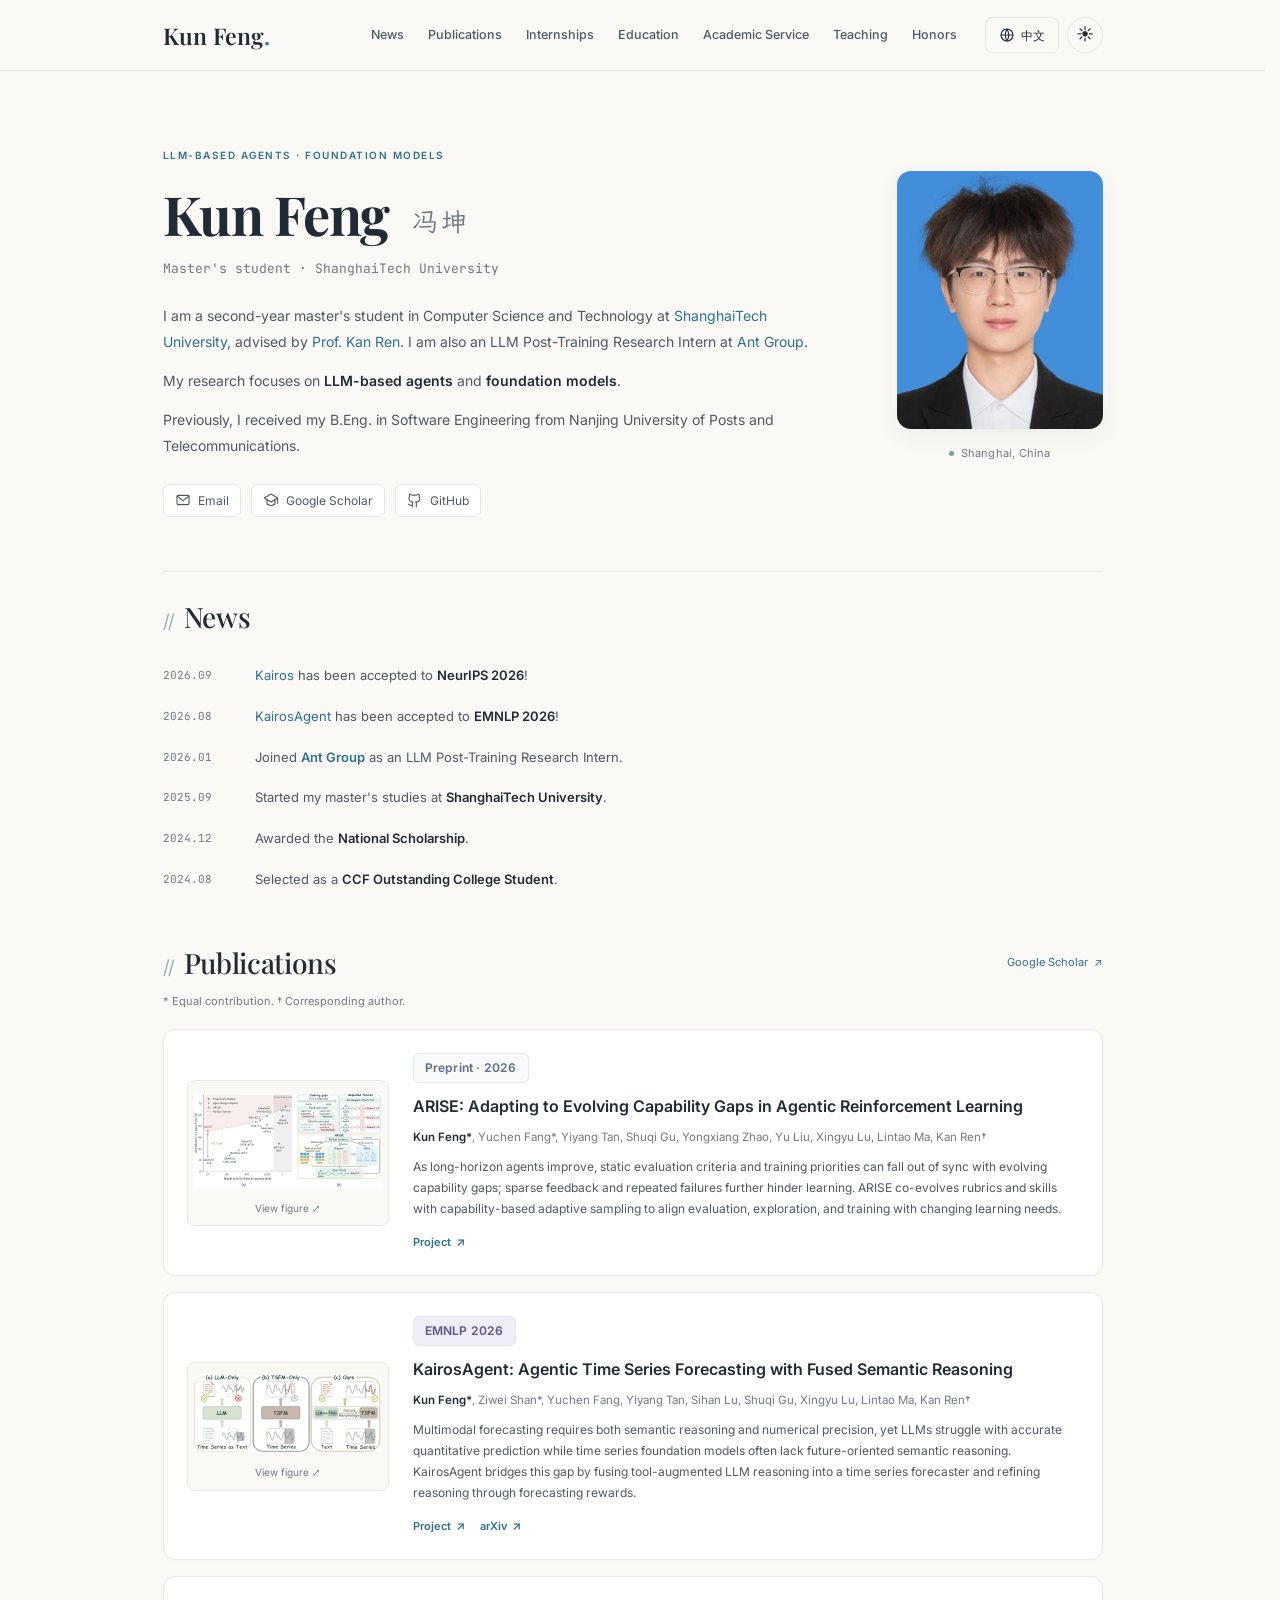
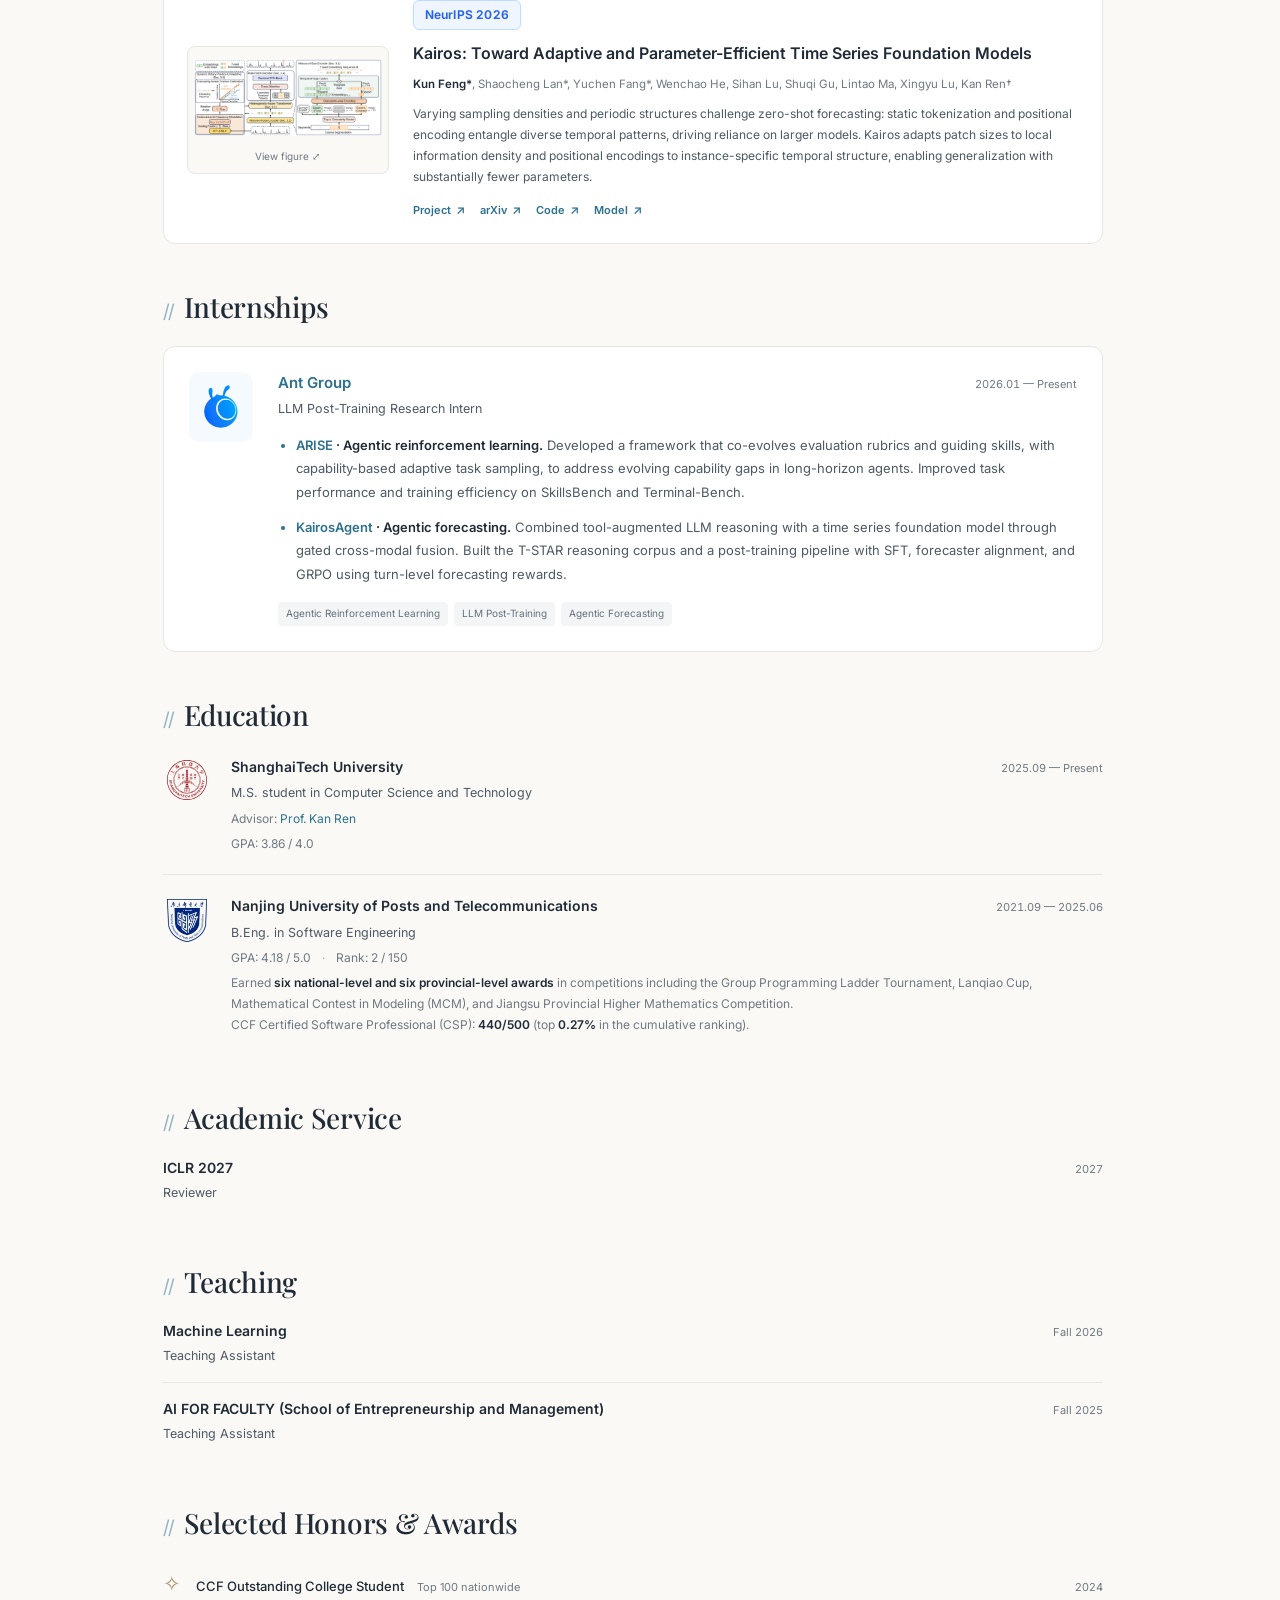
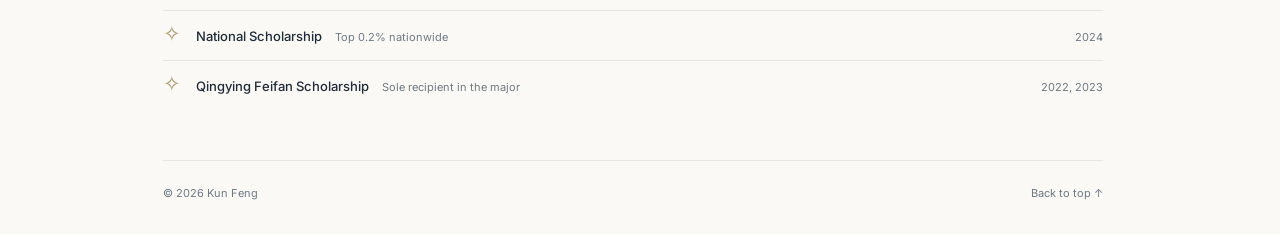
==== commit 883e5a76: "docs: update bio to reflect second-year master's status" ====
--- a/index.html
+++ b/index.html
@@ -59,8 +59,8 @@
         <h1 id="name">Kun Feng <span class="chinese-name" lang="zh-CN">&#20911;&#22372;</span></h1>
         <p class="position"><span class="lang-en">Master's student · ShanghaiTech University</span><span class="lang-zh">&#30805;&#22763;&#30740;&#31350;&#29983; · &#19978;&#28023;&#31185;&#25216;&#22823;&#23398;</span></p>
         <div class="bio">
-          <p class="lang-en">I am a master's student in Computer Science and Technology at <a href="https://www.shanghaitech.edu.cn/eng/">ShanghaiTech University</a>, advised by <a href="https://www.saying.ren/">Prof. Kan Ren</a>. I am also an LLM Post-Training Research Intern at <a href="https://www.antgroup.com/en">Ant Group</a>.</p>
-          <p class="lang-zh">&#25105;&#26159;&#19978;&#28023;&#31185;&#25216;&#22823;&#23398;&#35745;&#31639;&#26426;&#31185;&#23398;&#19982;&#25216;&#26415;&#19987;&#19994;&#30805;&#22763;&#30740;&#31350;&#29983;&#65292;&#23548;&#24072;&#26159; <a href="https://www.saying.ren/">&#20219;&#20355;&#25945;&#25480;</a>&#12290;&#30446;&#21069;&#22312;<a href="https://www.antgroup.com/en">&#34434;&#34433;&#38598;&#22242;</a>&#25285;&#20219;&#22823;&#27169;&#22411;&#21518;&#35757;&#32451;&#30740;&#31350;&#23454;&#20064;&#29983;&#12290;</p>
+          <p class="lang-en">I am a second-year master's student in Computer Science and Technology at <a href="https://www.shanghaitech.edu.cn/eng/">ShanghaiTech University</a>, advised by <a href="https://www.saying.ren/">Prof. Kan Ren</a>. I am also an LLM Post-Training Research Intern at <a href="https://www.antgroup.com/en">Ant Group</a>.</p>
+          <p class="lang-zh">&#25105;&#26159;&#19978;&#28023;&#31185;&#25216;&#22823;&#23398;&#35745;&#31639;&#26426;&#31185;&#23398;&#19982;&#25216;&#26415;&#19987;&#19994;&#30805;&#22763;&#20108;&#24180;&#32423;&#30740;&#31350;&#29983;&#65292;&#23548;&#24072;&#26159; <a href="https://www.saying.ren/">&#20219;&#20355;&#25945;&#25480;</a>&#12290;&#30446;&#21069;&#22312;<a href="https://www.antgroup.com/en">&#34434;&#34433;&#38598;&#22242;</a>&#25285;&#20219;&#22823;&#27169;&#22411;&#21518;&#35757;&#32451;&#30740;&#31350;&#23454;&#20064;&#29983;&#12290;</p>
           <p class="lang-en">My research focuses on <strong>LLM-based agents</strong> and <strong>foundation models</strong>.</p>
           <p class="lang-zh">&#25105;&#30340;&#30740;&#31350;&#32858;&#28966;&#20110;<strong>&#22522;&#20110;&#22823;&#35821;&#35328;&#27169;&#22411;&#30340;&#26234;&#33021;&#20307;</strong>&#19982;<strong>&#22522;&#30784;&#27169;&#22411;</strong>&#12290;</p>
           <p class="lang-en">Previously, I received my B.Eng. in Software Engineering from Nanjing University of Posts and Telecommunications.</p>
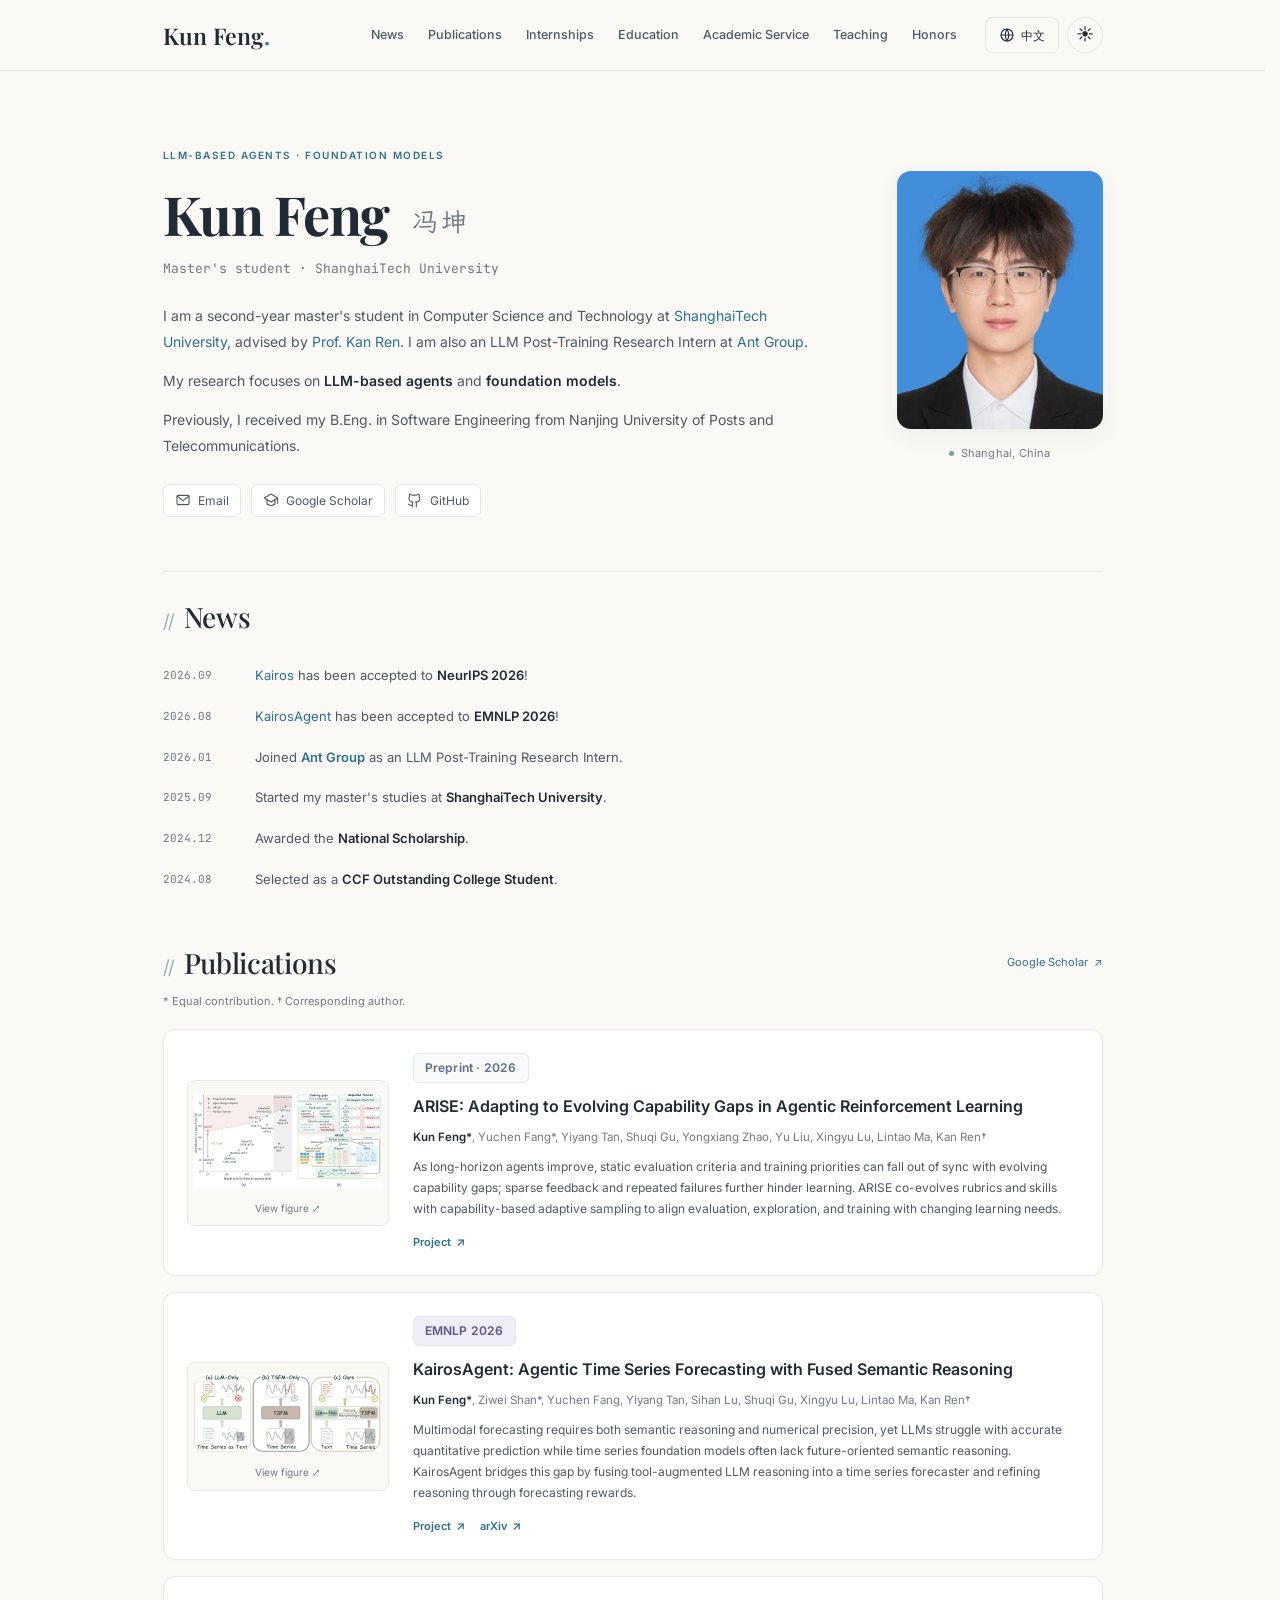
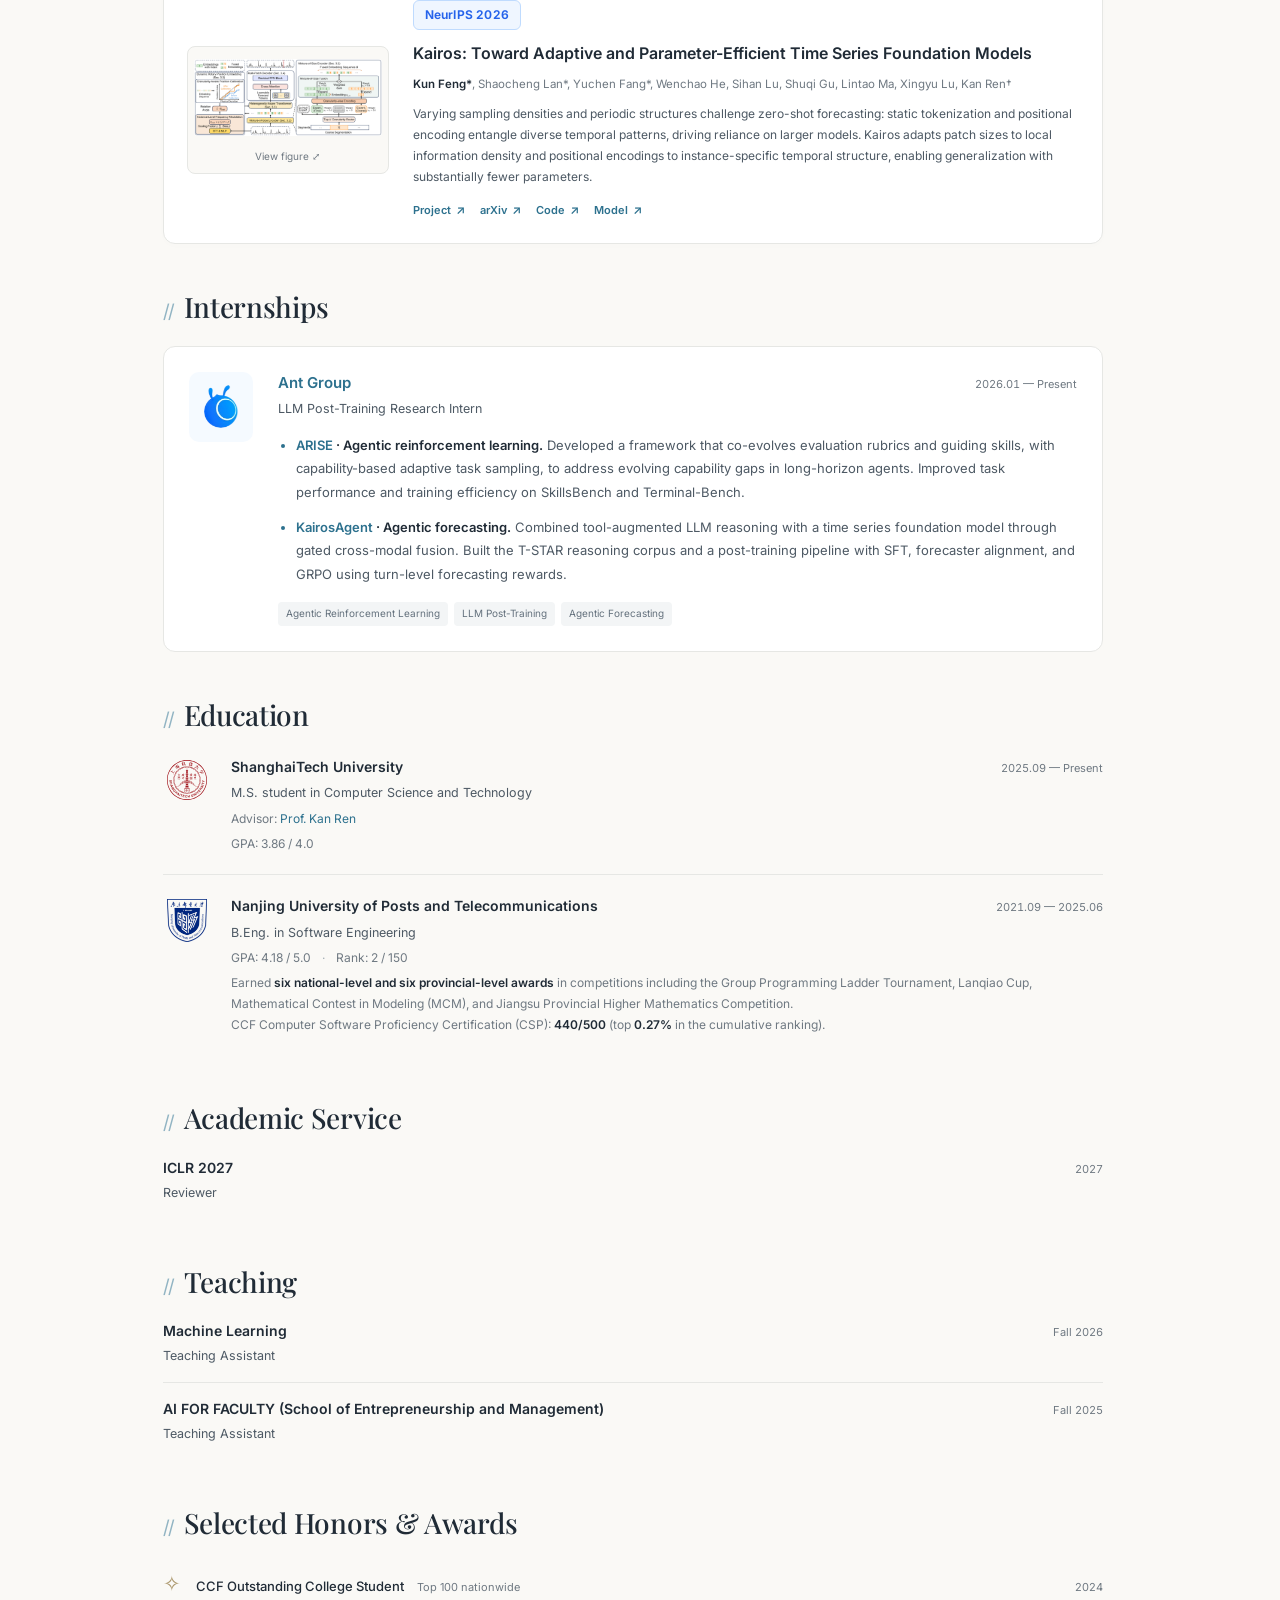
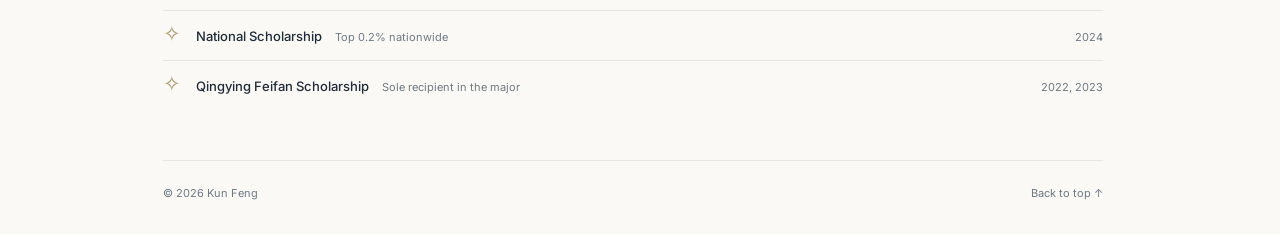
==== commit 7e05b929: "fix: correct CCF certification name and open external links in new tabs" ====
--- a/index.html
+++ b/index.html
@@ -59,8 +59,8 @@
         <h1 id="name">Kun Feng <span class="chinese-name" lang="zh-CN">&#20911;&#22372;</span></h1>
         <p class="position"><span class="lang-en">Master's student · ShanghaiTech University</span><span class="lang-zh">&#30805;&#22763;&#30740;&#31350;&#29983; · &#19978;&#28023;&#31185;&#25216;&#22823;&#23398;</span></p>
         <div class="bio">
-          <p class="lang-en">I am a second-year master's student in Computer Science and Technology at <a href="https://www.shanghaitech.edu.cn/eng/">ShanghaiTech University</a>, advised by <a href="https://www.saying.ren/">Prof. Kan Ren</a>. I am also an LLM Post-Training Research Intern at <a href="https://www.antgroup.com/en">Ant Group</a>.</p>
-          <p class="lang-zh">&#25105;&#26159;&#19978;&#28023;&#31185;&#25216;&#22823;&#23398;&#35745;&#31639;&#26426;&#31185;&#23398;&#19982;&#25216;&#26415;&#19987;&#19994;&#30805;&#22763;&#20108;&#24180;&#32423;&#30740;&#31350;&#29983;&#65292;&#23548;&#24072;&#26159; <a href="https://www.saying.ren/">&#20219;&#20355;&#25945;&#25480;</a>&#12290;&#30446;&#21069;&#22312;<a href="https://www.antgroup.com/en">&#34434;&#34433;&#38598;&#22242;</a>&#25285;&#20219;&#22823;&#27169;&#22411;&#21518;&#35757;&#32451;&#30740;&#31350;&#23454;&#20064;&#29983;&#12290;</p>
+          <p class="lang-en">I am a second-year master's student in Computer Science and Technology at <a href="https://www.shanghaitech.edu.cn/eng/" target="_blank" rel="noopener noreferrer">ShanghaiTech University</a>, advised by <a href="https://www.saying.ren/" target="_blank" rel="noopener noreferrer">Prof. Kan Ren</a>. I am also an LLM Post-Training Research Intern at <a href="https://www.antgroup.com/en" target="_blank" rel="noopener noreferrer">Ant Group</a>.</p>
+          <p class="lang-zh">&#25105;&#26159;&#19978;&#28023;&#31185;&#25216;&#22823;&#23398;&#35745;&#31639;&#26426;&#31185;&#23398;&#19982;&#25216;&#26415;&#19987;&#19994;&#30805;&#22763;&#20108;&#24180;&#32423;&#30740;&#31350;&#29983;&#65292;&#23548;&#24072;&#26159; <a href="https://www.saying.ren/" target="_blank" rel="noopener noreferrer">&#20219;&#20355;&#25945;&#25480;</a>&#12290;&#30446;&#21069;&#22312;<a href="https://www.antgroup.com/en" target="_blank" rel="noopener noreferrer">&#34434;&#34433;&#38598;&#22242;</a>&#25285;&#20219;&#22823;&#27169;&#22411;&#21518;&#35757;&#32451;&#30740;&#31350;&#23454;&#20064;&#29983;&#12290;</p>
           <p class="lang-en">My research focuses on <strong>LLM-based agents</strong> and <strong>foundation models</strong>.</p>
           <p class="lang-zh">&#25105;&#30340;&#30740;&#31350;&#32858;&#28966;&#20110;<strong>&#22522;&#20110;&#22823;&#35821;&#35328;&#27169;&#22411;&#30340;&#26234;&#33021;&#20307;</strong>&#19982;<strong>&#22522;&#30784;&#27169;&#22411;</strong>&#12290;</p>
           <p class="lang-en">Previously, I received my B.Eng. in Software Engineering from Nanjing University of Posts and Telecommunications.</p>
@@ -68,8 +68,8 @@
         </div>
         <div class="social-links">
           <a href="mailto:fengkun2025@shanghaitech.edu.cn"><svg viewBox="0 0 24 24" aria-hidden="true"><rect x="3" y="5" width="18" height="14" rx="2"/><path d="m3 6 9 7 9-7"/></svg><span class="lang-en">Email</span><span class="lang-zh">&#37038;&#31665;</span></a>
-          <a href="https://scholar.google.com/citations?user=ZfWLcJ4AAAAJ&amp;hl=en"><svg viewBox="0 0 24 24" aria-hidden="true"><path d="m2 9 10-6 10 6-10 6L2 9Zm4 3v6c4 3 8 3 12 0v-6M22 9v8"/></svg><span class="lang-en">Google Scholar</span><span class="lang-zh">&#35895;&#27468;&#23398;&#26415;</span></a>
-          <a href="https://github.com/kkzsocute"><svg viewBox="0 0 24 24" aria-hidden="true"><path d="M8 20c-4 1-4-2-6-2m12 4v-4a3.5 3.5 0 0 0-1-3c3 0 6-1 6-5a4 4 0 0 0-1-3 4 4 0 0 0 0-4s-1 0-4 2a13 13 0 0 0-6 0C5 3 4 3 4 3a4 4 0 0 0 0 4 4 4 0 0 0-1 3c0 4 3 5 6 5a3.5 3.5 0 0 0-1 3v4"/></svg>GitHub</a>
+          <a href="https://scholar.google.com/citations?user=ZfWLcJ4AAAAJ&amp;hl=en" target="_blank" rel="noopener noreferrer"><svg viewBox="0 0 24 24" aria-hidden="true"><path d="m2 9 10-6 10 6-10 6L2 9Zm4 3v6c4 3 8 3 12 0v-6M22 9v8"/></svg><span class="lang-en">Google Scholar</span><span class="lang-zh">&#35895;&#27468;&#23398;&#26415;</span></a>
+          <a href="https://github.com/kkzsocute" target="_blank" rel="noopener noreferrer"><svg viewBox="0 0 24 24" aria-hidden="true"><path d="M8 20c-4 1-4-2-6-2m12 4v-4a3.5 3.5 0 0 0-1-3c3 0 6-1 6-5a4 4 0 0 0-1-3 4 4 0 0 0 0-4s-1 0-4 2a13 13 0 0 0-6 0C5 3 4 3 4 3a4 4 0 0 0 0 4 4 4 0 0 0-1 3c0 4 3 5 6 5a3.5 3.5 0 0 0-1 3v4"/></svg>GitHub</a>
         </div>
       </div>
       <figure class="portrait">
@@ -81,9 +81,9 @@
     <section class="section news-section" id="news" aria-labelledby="news-title">
       <div class="section-heading"><h2 id="news-title"><span class="section-mark" aria-hidden="true">//</span><span class="lang-en">News</span><span class="lang-zh">&#26368;&#26032;&#21160;&#24577;</span></h2></div>
       <ul class="news-list">
-        <li><time datetime="2026-09">2026.09</time><p><span class="lang-en"><a href="https://foundation-model-research.github.io/Kairos/">Kairos</a> has been accepted to <strong>NeurIPS 2026</strong>!</span><span class="lang-zh"><a href="https://foundation-model-research.github.io/Kairos/">Kairos</a> &#34987; <strong>NeurIPS 2026</strong> &#25509;&#25910;&#65281;</span></p></li>
-        <li><time datetime="2026-08">2026.08</time><p><span class="lang-en"><a href="https://foundation-model-research.github.io/KairosAgent/">KairosAgent</a> has been accepted to <strong>EMNLP 2026</strong>!</span><span class="lang-zh"><a href="https://foundation-model-research.github.io/KairosAgent/">KairosAgent</a> &#34987; <strong>EMNLP 2026</strong> &#25509;&#25910;&#65281;</span></p></li>
-        <li><time datetime="2026-01">2026.01</time><p><span class="lang-en">Joined <strong><a href="https://www.antgroup.com/en">Ant Group</a></strong> as an LLM Post-Training Research Intern.</span><span class="lang-zh">&#21152;&#20837;<strong><a href="https://www.antgroup.com/en">&#34434;&#34433;&#38598;&#22242;</a></strong>&#65292;&#25285;&#20219;&#22823;&#27169;&#22411;&#21518;&#35757;&#32451;&#30740;&#31350;&#23454;&#20064;&#29983;&#12290;</span></p></li>
+        <li><time datetime="2026-09">2026.09</time><p><span class="lang-en"><a href="https://foundation-model-research.github.io/Kairos/" target="_blank" rel="noopener noreferrer">Kairos</a> has been accepted to <strong>NeurIPS 2026</strong>!</span><span class="lang-zh"><a href="https://foundation-model-research.github.io/Kairos/" target="_blank" rel="noopener noreferrer">Kairos</a> &#34987; <strong>NeurIPS 2026</strong> &#25509;&#25910;&#65281;</span></p></li>
+        <li><time datetime="2026-08">2026.08</time><p><span class="lang-en"><a href="https://foundation-model-research.github.io/KairosAgent/" target="_blank" rel="noopener noreferrer">KairosAgent</a> has been accepted to <strong>EMNLP 2026</strong>!</span><span class="lang-zh"><a href="https://foundation-model-research.github.io/KairosAgent/" target="_blank" rel="noopener noreferrer">KairosAgent</a> &#34987; <strong>EMNLP 2026</strong> &#25509;&#25910;&#65281;</span></p></li>
+        <li><time datetime="2026-01">2026.01</time><p><span class="lang-en">Joined <strong><a href="https://www.antgroup.com/en" target="_blank" rel="noopener noreferrer">Ant Group</a></strong> as an LLM Post-Training Research Intern.</span><span class="lang-zh">&#21152;&#20837;<strong><a href="https://www.antgroup.com/en" target="_blank" rel="noopener noreferrer">&#34434;&#34433;&#38598;&#22242;</a></strong>&#65292;&#25285;&#20219;&#22823;&#27169;&#22411;&#21518;&#35757;&#32451;&#30740;&#31350;&#23454;&#20064;&#29983;&#12290;</span></p></li>
         <li><time datetime="2025-09">2025.09</time><p><span class="lang-en">Started my master's studies at <strong>ShanghaiTech University</strong>.</span><span class="lang-zh">&#24320;&#22987;&#22312;<strong>&#19978;&#28023;&#31185;&#25216;&#22823;&#23398;</strong>&#25915;&#35835;&#30805;&#22763;&#23398;&#20301;&#12290;</span></p></li>
         <li><time datetime="2024-12">2024.12</time><p><span class="lang-en">Awarded the <strong>National Scholarship</strong>.</span><span class="lang-zh">&#33719;&#24471;<strong>&#22269;&#23478;&#22870;&#23398;&#37329;</strong>&#12290;</span></p></li>
         <li><time datetime="2024-08">2024.08</time><p><span class="lang-en">Selected as a <strong>CCF Outstanding College Student</strong>.</span><span class="lang-zh">&#20837;&#36873;<strong>CCF&#20248;&#31168;&#22823;&#23398;&#29983;&#21551;&#33322;&#35745;&#21010;</strong>&#12290;</span></p></li>
@@ -93,7 +93,7 @@
     <section class="section" id="publications" aria-labelledby="publications-title">
       <div class="section-heading">
         <h2 id="publications-title"><span class="section-mark" aria-hidden="true">//</span><span class="lang-en">Publications</span><span class="lang-zh">&#23398;&#26415;&#35770;&#25991;</span></h2>
-        <a class="section-link" href="https://scholar.google.com/citations?user=ZfWLcJ4AAAAJ&amp;hl=en">Google Scholar <span aria-hidden="true">↗</span></a>
+        <a class="section-link" href="https://scholar.google.com/citations?user=ZfWLcJ4AAAAJ&amp;hl=en" target="_blank" rel="noopener noreferrer">Google Scholar <span aria-hidden="true">↗</span></a>
       </div>
       <p class="section-note"><span class="lang-en">* Equal contribution. † Corresponding author.</span><span class="lang-zh">* &#34920;&#31034;&#21516;&#31561;&#36129;&#29486;&#12290;† &#34920;&#31034;&#36890;&#35759;&#20316;&#32773;&#12290;</span></p>
       <div class="publication-list">
@@ -104,11 +104,11 @@
           </button>
           <div class="paper-copy">
             <span class="venue venue-preprint"><span class="lang-en">Preprint · 2026</span><span class="lang-zh">&#39044;&#21360;&#26412; · 2026</span></span>
-            <h3><a href="https://mldi.group/ARISE/">ARISE: Adapting to Evolving Capability Gaps in Agentic Reinforcement Learning</a></h3>
+            <h3><a href="https://mldi.group/ARISE/" target="_blank" rel="noopener noreferrer">ARISE: Adapting to Evolving Capability Gaps in Agentic Reinforcement Learning</a></h3>
             <p class="authors"><strong>Kun Feng*</strong>, Yuchen Fang*, Yiyang Tan, Shuqi Gu, Yongxiang Zhao, Yu Liu, Xingyu Lu, Lintao Ma, Kan Ren†</p>
             <p class="paper-summary"><span class="lang-en">As long-horizon agents improve, static evaluation criteria and training priorities can fall out of sync with evolving capability gaps; sparse feedback and repeated failures further hinder learning. ARISE co-evolves rubrics and skills with capability-based adaptive sampling to align evaluation, exploration, and training with changing learning needs.</span><span class="lang-zh">&#38543;&#30528;&#38271;&#31243;&#26234;&#33021;&#20307;&#33021;&#21147;&#25552;&#21319;&#65292;&#22266;&#23450;&#30340;&#35780;&#20215;&#26631;&#20934;&#19982;&#35757;&#32451;&#37325;&#28857;&#21487;&#33021;&#36880;&#28176;&#20559;&#31163;&#19981;&#26029;&#21464;&#21270;&#30340;&#33021;&#21147;&#32570;&#21475;&#65307;&#31232;&#30095;&#21453;&#39304;&#19982;&#21453;&#22797;&#22833;&#36133;&#36827;&#19968;&#27493;&#38459;&#30861;&#23398;&#20064;&#12290;ARISE &#36890;&#36807;&#35780;&#20272;&#20934;&#21017;&#19982;&#25216;&#33021;&#21327;&#21516;&#28436;&#21270;&#65292;&#20197;&#21450;&#22522;&#20110;&#33021;&#21147;&#30340;&#33258;&#36866;&#24212;&#37319;&#26679;&#65292;&#20351;&#35780;&#20215;&#12289;&#25506;&#32034;&#19982;&#35757;&#32451;&#25345;&#32493;&#36866;&#24212;&#21464;&#21270;&#30340;&#23398;&#20064;&#38656;&#27714;&#12290;</span></p>
             <div class="paper-links">
-              <a href="https://mldi.group/ARISE/"><span class="lang-en">Project</span><span class="lang-zh">&#39033;&#30446;&#20027;&#39029;</span> <span aria-hidden="true">↗</span></a>
+              <a href="https://mldi.group/ARISE/" target="_blank" rel="noopener noreferrer"><span class="lang-en">Project</span><span class="lang-zh">&#39033;&#30446;&#20027;&#39029;</span> <span aria-hidden="true">↗</span></a>
             </div>
           </div>
         </article>
@@ -119,12 +119,12 @@
           </button>
           <div class="paper-copy">
             <span class="venue venue-purple">EMNLP 2026</span>
-            <h3><a href="https://foundation-model-research.github.io/KairosAgent/">KairosAgent: Agentic Time Series Forecasting with Fused Semantic Reasoning</a></h3>
+            <h3><a href="https://foundation-model-research.github.io/KairosAgent/" target="_blank" rel="noopener noreferrer">KairosAgent: Agentic Time Series Forecasting with Fused Semantic Reasoning</a></h3>
             <p class="authors"><strong>Kun Feng*</strong>, Ziwei Shan*, Yuchen Fang, Yiyang Tan, Sihan Lu, Shuqi Gu, Xingyu Lu, Lintao Ma, Kan Ren†</p>
             <p class="paper-summary"><span class="lang-en">Multimodal forecasting requires both semantic reasoning and numerical precision, yet LLMs struggle with accurate quantitative prediction while time series foundation models often lack future-oriented semantic reasoning. KairosAgent bridges this gap by fusing tool-augmented LLM reasoning into a time series forecaster and refining reasoning through forecasting rewards.</span><span class="lang-zh">&#22810;&#27169;&#24577;&#39044;&#27979;&#38656;&#35201;&#20860;&#39038;&#35821;&#20041;&#25512;&#29702;&#19982;&#25968;&#20540;&#31934;&#24230;&#65292;&#20294;&#22823;&#35821;&#35328;&#27169;&#22411;&#38590;&#20197;&#36827;&#34892;&#31934;&#30830;&#30340;&#23450;&#37327;&#39044;&#27979;&#65292;&#26102;&#38388;&#24207;&#21015;&#22522;&#30784;&#27169;&#22411;&#21017;&#24448;&#24448;&#32570;&#20047;&#38754;&#21521;&#26410;&#26469;&#30340;&#35821;&#20041;&#25512;&#29702;&#33021;&#21147;&#12290;KairosAgent &#23558;&#24037;&#20855;&#22686;&#24378;&#30340;&#22823;&#35821;&#35328;&#27169;&#22411;&#25512;&#29702;&#34701;&#20837;&#26102;&#38388;&#24207;&#21015;&#39044;&#27979;&#22120;&#65292;&#24182;&#36890;&#36807;&#39044;&#27979;&#22870;&#21169;&#20248;&#21270;&#25512;&#29702;&#65292;&#24357;&#21512;&#20004;&#32773;&#20043;&#38388;&#30340;&#40511;&#27807;&#12290;</span></p>
             <div class="paper-links">
-              <a href="https://foundation-model-research.github.io/KairosAgent/"><span class="lang-en">Project</span><span class="lang-zh">&#39033;&#30446;&#20027;&#39029;</span> <span aria-hidden="true">↗</span></a>
-              <a href="https://arxiv.org/abs/2605.30002">arXiv <span aria-hidden="true">↗</span></a>
+              <a href="https://foundation-model-research.github.io/KairosAgent/" target="_blank" rel="noopener noreferrer"><span class="lang-en">Project</span><span class="lang-zh">&#39033;&#30446;&#20027;&#39029;</span> <span aria-hidden="true">↗</span></a>
+              <a href="https://arxiv.org/abs/2605.30002" target="_blank" rel="noopener noreferrer">arXiv <span aria-hidden="true">↗</span></a>
             </div>
           </div>
         </article>
@@ -135,14 +135,14 @@
           </button>
           <div class="paper-copy">
             <span class="venue venue-neurips">NeurIPS 2026</span>
-            <h3><a href="https://foundation-model-research.github.io/Kairos/">Kairos: Toward Adaptive and Parameter-Efficient Time Series Foundation Models</a></h3>
+            <h3><a href="https://foundation-model-research.github.io/Kairos/" target="_blank" rel="noopener noreferrer">Kairos: Toward Adaptive and Parameter-Efficient Time Series Foundation Models</a></h3>
             <p class="authors"><strong>Kun Feng*</strong>, Shaocheng Lan*, Yuchen Fang*, Wenchao He, Sihan Lu, Shuqi Gu, Lintao Ma, Xingyu Lu, Kan Ren†</p>
             <p class="paper-summary"><span class="lang-en">Varying sampling densities and periodic structures challenge zero-shot forecasting: static tokenization and positional encoding entangle diverse temporal patterns, driving reliance on larger models. Kairos adapts patch sizes to local information density and positional encodings to instance-specific temporal structure, enabling generalization with substantially fewer parameters.</span><span class="lang-zh">&#37319;&#26679;&#23494;&#24230;&#19982;&#21608;&#26399;&#32467;&#26500;&#30340;&#24046;&#24322;&#32473;&#38646;&#26679;&#26412;&#39044;&#27979;&#24102;&#26469;&#25361;&#25112;&#65306;&#38745;&#24577;&#20998;&#22359;&#19982;&#20301;&#32622;&#32534;&#30721;&#23558;&#22810;&#26679;&#30340;&#26102;&#38388;&#27169;&#24335;&#28151;&#26434;&#22312;&#22266;&#23450;&#34920;&#31034;&#20013;&#65292;&#20351;&#27169;&#22411;&#20381;&#36182;&#26356;&#22823;&#30340;&#21442;&#25968;&#37327;&#12290;Kairos &#26681;&#25454;&#23616;&#37096;&#20449;&#24687;&#23494;&#24230;&#33258;&#36866;&#24212;&#36873;&#25321;&#20998;&#22359;&#31890;&#24230;&#65292;&#24182;&#20381;&#25454;&#23454;&#20363;&#30340;&#26102;&#38388;&#32467;&#26500;&#35843;&#25972;&#20301;&#32622;&#32534;&#30721;&#65292;&#20197;&#26174;&#33879;&#26356;&#23569;&#30340;&#21442;&#25968;&#23454;&#29616;&#27867;&#21270;&#12290;</span></p>
             <div class="paper-links">
-              <a href="https://foundation-model-research.github.io/Kairos/"><span class="lang-en">Project</span><span class="lang-zh">&#39033;&#30446;&#20027;&#39029;</span> <span aria-hidden="true">↗</span></a>
-              <a href="https://arxiv.org/abs/2509.25826">arXiv <span aria-hidden="true">↗</span></a>
-              <a href="https://github.com/foundation-model-research/Kairos"><span class="lang-en">Code</span><span class="lang-zh">&#20195;&#30721;</span> <span aria-hidden="true">↗</span></a>
-              <a href="https://huggingface.co/mldi-lab/Kairos_50m"><span class="lang-en">Model</span><span class="lang-zh">&#27169;&#22411;</span> <span aria-hidden="true">↗</span></a>
+              <a href="https://foundation-model-research.github.io/Kairos/" target="_blank" rel="noopener noreferrer"><span class="lang-en">Project</span><span class="lang-zh">&#39033;&#30446;&#20027;&#39029;</span> <span aria-hidden="true">↗</span></a>
+              <a href="https://arxiv.org/abs/2509.25826" target="_blank" rel="noopener noreferrer">arXiv <span aria-hidden="true">↗</span></a>
+              <a href="https://github.com/foundation-model-research/Kairos" target="_blank" rel="noopener noreferrer"><span class="lang-en">Code</span><span class="lang-zh">&#20195;&#30721;</span> <span aria-hidden="true">↗</span></a>
+              <a href="https://huggingface.co/mldi-lab/Kairos_50m" target="_blank" rel="noopener noreferrer"><span class="lang-en">Model</span><span class="lang-zh">&#27169;&#22411;</span> <span aria-hidden="true">↗</span></a>
             </div>
           </div>
         </article>
@@ -152,13 +152,13 @@
     <section class="section" id="internships" aria-labelledby="internships-title">
       <div class="section-heading"><h2 id="internships-title"><span class="section-mark" aria-hidden="true">//</span><span class="lang-en">Internships</span><span class="lang-zh">&#23454;&#20064;&#32463;&#21382;</span></h2></div>
       <article class="experience-card">
-        <a class="company-logo" href="https://www.antgroup.com/en"><img src="assets/ant-group-logo.png" width="45" height="60" alt="Ant Group" data-alt-en="Ant Group" data-alt-zh="&#34434;&#34433;&#38598;&#22242;"></a>
+        <a class="company-logo" href="https://www.antgroup.com/en" target="_blank" rel="noopener noreferrer"><img src="assets/ant-group-logo.png" width="45" height="60" alt="Ant Group" data-alt-en="Ant Group" data-alt-zh="&#34434;&#34433;&#38598;&#22242;"></a>
         <div class="experience-copy">
-          <div class="entry-heading"><h3><a href="https://www.antgroup.com/en"><span class="lang-en">Ant Group</span><span class="lang-zh">&#34434;&#34433;&#38598;&#22242;</span></a></h3><p class="entry-date"><time datetime="2026-01">2026.01</time> — <span class="lang-en">Present</span><span class="lang-zh">&#33267;&#20170;</span></p></div>
+          <div class="entry-heading"><h3><a href="https://www.antgroup.com/en" target="_blank" rel="noopener noreferrer"><span class="lang-en">Ant Group</span><span class="lang-zh">&#34434;&#34433;&#38598;&#22242;</span></a></h3><p class="entry-date"><time datetime="2026-01">2026.01</time> — <span class="lang-en">Present</span><span class="lang-zh">&#33267;&#20170;</span></p></div>
           <p class="entry-role"><span class="lang-en">LLM Post-Training Research Intern</span><span class="lang-zh">&#22823;&#27169;&#22411;&#21518;&#35757;&#32451;&#30740;&#31350;&#23454;&#20064;&#29983;</span></p>
           <ul class="internship-projects">
-            <li><span class="lang-en"><strong><a href="https://mldi.group/ARISE/">ARISE</a> · Agentic reinforcement learning.</strong> Developed a framework that co-evolves evaluation rubrics and guiding skills, with capability-based adaptive task sampling, to address evolving capability gaps in long-horizon agents. Improved task performance and training efficiency on SkillsBench and Terminal-Bench.</span><span class="lang-zh"><strong><a href="https://mldi.group/ARISE/">ARISE</a> · &#26234;&#33021;&#20307;&#24378;&#21270;&#23398;&#20064;&#12290;</strong>&#22260;&#32469;&#38271;&#31243;&#26234;&#33021;&#20307;&#25345;&#32493;&#21464;&#21270;&#30340;&#33021;&#21147;&#32570;&#21475;&#65292;&#35774;&#35745;&#35780;&#20272;&#20934;&#21017;&#19982;&#25351;&#23548;&#25216;&#33021;&#21327;&#21516;&#28436;&#21270;&#12289;&#22522;&#20110;&#33021;&#21147;&#30340;&#33258;&#36866;&#24212;&#20219;&#21153;&#37319;&#26679;&#26694;&#26550;&#65292;&#25552;&#21319; SkillsBench &#21644; Terminal-Bench &#19978;&#30340;&#20219;&#21153;&#34920;&#29616;&#19982;&#35757;&#32451;&#25928;&#29575;&#12290;</span></li>
-            <li><span class="lang-en"><strong><a href="https://mldi.group/KairosAgent/">KairosAgent</a> · Agentic forecasting.</strong> Combined tool-augmented LLM reasoning with a time series foundation model through gated cross-modal fusion. Built the T-STAR reasoning corpus and a post-training pipeline with SFT, forecaster alignment, and GRPO using turn-level forecasting rewards.</span><span class="lang-zh"><strong><a href="https://mldi.group/KairosAgent/">KairosAgent</a> · &#26234;&#33021;&#20307;&#39044;&#27979;&#12290;</strong>&#36890;&#36807;&#38376;&#25511;&#36328;&#27169;&#24577;&#34701;&#21512;&#65292;&#23558;&#24037;&#20855;&#22686;&#24378;&#30340;&#22823;&#35821;&#35328;&#27169;&#22411;&#25512;&#29702;&#19982;&#26102;&#38388;&#24207;&#21015;&#22522;&#30784;&#27169;&#22411;&#32467;&#21512;&#12290;&#26500;&#24314; T-STAR &#25512;&#29702;&#36712;&#36857;&#35821;&#26009;&#65292;&#24182;&#25645;&#24314;&#21253;&#21547; SFT&#12289;&#39044;&#27979;&#22120;&#23545;&#40784;&#21450;&#22522;&#20110;&#36718;&#27425;&#32423;&#39044;&#27979;&#22870;&#21169;&#30340; GRPO &#21518;&#35757;&#32451;&#27969;&#31243;&#12290;</span></li>
+            <li><span class="lang-en"><strong><a href="https://mldi.group/ARISE/" target="_blank" rel="noopener noreferrer">ARISE</a> · Agentic reinforcement learning.</strong> Developed a framework that co-evolves evaluation rubrics and guiding skills, with capability-based adaptive task sampling, to address evolving capability gaps in long-horizon agents. Improved task performance and training efficiency on SkillsBench and Terminal-Bench.</span><span class="lang-zh"><strong><a href="https://mldi.group/ARISE/" target="_blank" rel="noopener noreferrer">ARISE</a> · &#26234;&#33021;&#20307;&#24378;&#21270;&#23398;&#20064;&#12290;</strong>&#22260;&#32469;&#38271;&#31243;&#26234;&#33021;&#20307;&#25345;&#32493;&#21464;&#21270;&#30340;&#33021;&#21147;&#32570;&#21475;&#65292;&#35774;&#35745;&#35780;&#20272;&#20934;&#21017;&#19982;&#25351;&#23548;&#25216;&#33021;&#21327;&#21516;&#28436;&#21270;&#12289;&#22522;&#20110;&#33021;&#21147;&#30340;&#33258;&#36866;&#24212;&#20219;&#21153;&#37319;&#26679;&#26694;&#26550;&#65292;&#25552;&#21319; SkillsBench &#21644; Terminal-Bench &#19978;&#30340;&#20219;&#21153;&#34920;&#29616;&#19982;&#35757;&#32451;&#25928;&#29575;&#12290;</span></li>
+            <li><span class="lang-en"><strong><a href="https://mldi.group/KairosAgent/" target="_blank" rel="noopener noreferrer">KairosAgent</a> · Agentic forecasting.</strong> Combined tool-augmented LLM reasoning with a time series foundation model through gated cross-modal fusion. Built the T-STAR reasoning corpus and a post-training pipeline with SFT, forecaster alignment, and GRPO using turn-level forecasting rewards.</span><span class="lang-zh"><strong><a href="https://mldi.group/KairosAgent/" target="_blank" rel="noopener noreferrer">KairosAgent</a> · &#26234;&#33021;&#20307;&#39044;&#27979;&#12290;</strong>&#36890;&#36807;&#38376;&#25511;&#36328;&#27169;&#24577;&#34701;&#21512;&#65292;&#23558;&#24037;&#20855;&#22686;&#24378;&#30340;&#22823;&#35821;&#35328;&#27169;&#22411;&#25512;&#29702;&#19982;&#26102;&#38388;&#24207;&#21015;&#22522;&#30784;&#27169;&#22411;&#32467;&#21512;&#12290;&#26500;&#24314; T-STAR &#25512;&#29702;&#36712;&#36857;&#35821;&#26009;&#65292;&#24182;&#25645;&#24314;&#21253;&#21547; SFT&#12289;&#39044;&#27979;&#22120;&#23545;&#40784;&#21450;&#22522;&#20110;&#36718;&#27425;&#32423;&#39044;&#27979;&#22870;&#21169;&#30340; GRPO &#21518;&#35757;&#32451;&#27969;&#31243;&#12290;</span></li>
           </ul>
           <div class="topic-tags"><span><span class="lang-en">Agentic Reinforcement Learning</span><span class="lang-zh">&#26234;&#33021;&#20307;&#24378;&#21270;&#23398;&#20064;</span></span><span><span class="lang-en">LLM Post-Training</span><span class="lang-zh">&#22823;&#27169;&#22411;&#21518;&#35757;&#32451;</span></span><span><span class="lang-en">Agentic Forecasting</span><span class="lang-zh">&#26234;&#33021;&#20307;&#39044;&#27979;</span></span></div>
         </div>
@@ -173,7 +173,7 @@
           <div class="entry-body">
             <div class="entry-heading"><h3><span class="lang-en">ShanghaiTech University</span><span class="lang-zh">&#19978;&#28023;&#31185;&#25216;&#22823;&#23398;</span></h3><p class="entry-date"><time datetime="2025-09">2025.09</time> — <span class="lang-en">Present</span><span class="lang-zh">&#33267;&#20170;</span></p></div>
             <p class="entry-role"><span class="lang-en">M.S. student in Computer Science and Technology</span><span class="lang-zh">&#35745;&#31639;&#26426;&#31185;&#23398;&#19982;&#25216;&#26415; · &#30805;&#22763;&#22312;&#35835;</span></p>
-            <p class="entry-detail"><span class="lang-en">Advisor: <a href="https://www.saying.ren/">Prof. Kan Ren</a></span><span class="lang-zh">&#23548;&#24072;&#65306;<a href="https://www.saying.ren/">&#20219;&#20355;&#25945;&#25480;</a></span></p>
+            <p class="entry-detail"><span class="lang-en">Advisor: <a href="https://www.saying.ren/" target="_blank" rel="noopener noreferrer">Prof. Kan Ren</a></span><span class="lang-zh">&#23548;&#24072;&#65306;<a href="https://www.saying.ren/" target="_blank" rel="noopener noreferrer">&#20219;&#20355;&#25945;&#25480;</a></span></p>
             <p class="entry-detail"><span class="lang-en">GPA: 3.86 / 4.0</span><span class="lang-zh">&#32489;&#28857;&#65306;3.86 / 4.0</span></p>
           </div>
         </article>
@@ -183,7 +183,7 @@
             <div class="entry-heading"><h3><span class="lang-en">Nanjing University of Posts and Telecommunications</span><span class="lang-zh">&#21335;&#20140;&#37038;&#30005;&#22823;&#23398;</span></h3><p class="entry-date"><time datetime="2021-09">2021.09</time> — <time datetime="2025-06">2025.06</time></p></div>
             <p class="entry-role"><span class="lang-en">B.Eng. in Software Engineering</span><span class="lang-zh">&#36719;&#20214;&#24037;&#31243; · &#23398;&#22763;</span></p>
             <p class="entry-detail"><span class="lang-en">GPA: 4.18 / 5.0 <span class="detail-divider">·</span> Rank: 2 / 150</span><span class="lang-zh">&#32489;&#28857;&#65306;4.18 / 5.0 <span class="detail-divider">·</span> &#19987;&#19994;&#25490;&#21517;&#65306;2 / 150</span></p>
-            <p class="entry-detail"><span class="lang-en">Earned <strong>six national-level and six provincial-level awards</strong> in competitions including the Group Programming Ladder Tournament, Lanqiao Cup, Mathematical Contest in Modeling (MCM), and Jiangsu Provincial Higher Mathematics Competition.<br>CCF Certified Software Professional (CSP): <strong>440/500</strong> (top <strong>0.27%</strong> in the cumulative ranking).</span><span class="lang-zh">&#32047;&#35745;&#33719;&#24471;<strong>&#20845;&#39033;&#22269;&#23478;&#32423;&#22870;&#39033;&#21644;&#20845;&#39033;&#30465;&#32423;&#22870;&#39033;</strong>&#65292;&#21253;&#25324;&#22242;&#20307;&#31243;&#24207;&#35774;&#35745;&#22825;&#26799;&#36187;&#12289;&#34013;&#26725;&#26479;&#12289;&#32654;&#22269;&#22823;&#23398;&#29983;&#25968;&#23398;&#24314;&#27169;&#31454;&#36187;&#12289;&#27743;&#33487;&#30465;&#39640;&#31561;&#25968;&#23398;&#31454;&#36187;&#12290;<br>CCF&#35745;&#31639;&#26426;&#36719;&#20214;&#33021;&#21147;&#35748;&#35777;&#65306;<strong>440/500&#20998;</strong>&#65288;&#32047;&#35745;&#25490;&#21517;&#20026;&#21069;<strong>0.27%</strong>&#65289;&#12290;</span></p>
+            <p class="entry-detail"><span class="lang-en">Earned <strong>six national-level and six provincial-level awards</strong> in competitions including the Group Programming Ladder Tournament, Lanqiao Cup, Mathematical Contest in Modeling (MCM), and Jiangsu Provincial Higher Mathematics Competition.<br>CCF Computer Software Proficiency Certification (CSP): <strong>440/500</strong> (top <strong>0.27%</strong> in the cumulative ranking).</span><span class="lang-zh">&#32047;&#35745;&#33719;&#24471;<strong>&#20845;&#39033;&#22269;&#23478;&#32423;&#22870;&#39033;&#21644;&#20845;&#39033;&#30465;&#32423;&#22870;&#39033;</strong>&#65292;&#21253;&#25324;&#22242;&#20307;&#31243;&#24207;&#35774;&#35745;&#22825;&#26799;&#36187;&#12289;&#34013;&#26725;&#26479;&#12289;&#32654;&#22269;&#22823;&#23398;&#29983;&#25968;&#23398;&#24314;&#27169;&#31454;&#36187;&#12289;&#27743;&#33487;&#30465;&#39640;&#31561;&#25968;&#23398;&#31454;&#36187;&#12290;<br>CCF&#35745;&#31639;&#26426;&#36719;&#20214;&#33021;&#21147;&#35748;&#35777;&#65306;<strong>440/500&#20998;</strong>&#65288;&#32047;&#35745;&#25490;&#21517;&#20026;&#21069;<strong>0.27%</strong>&#65289;&#12290;</span></p>
           </div>
         </article>
       </div>
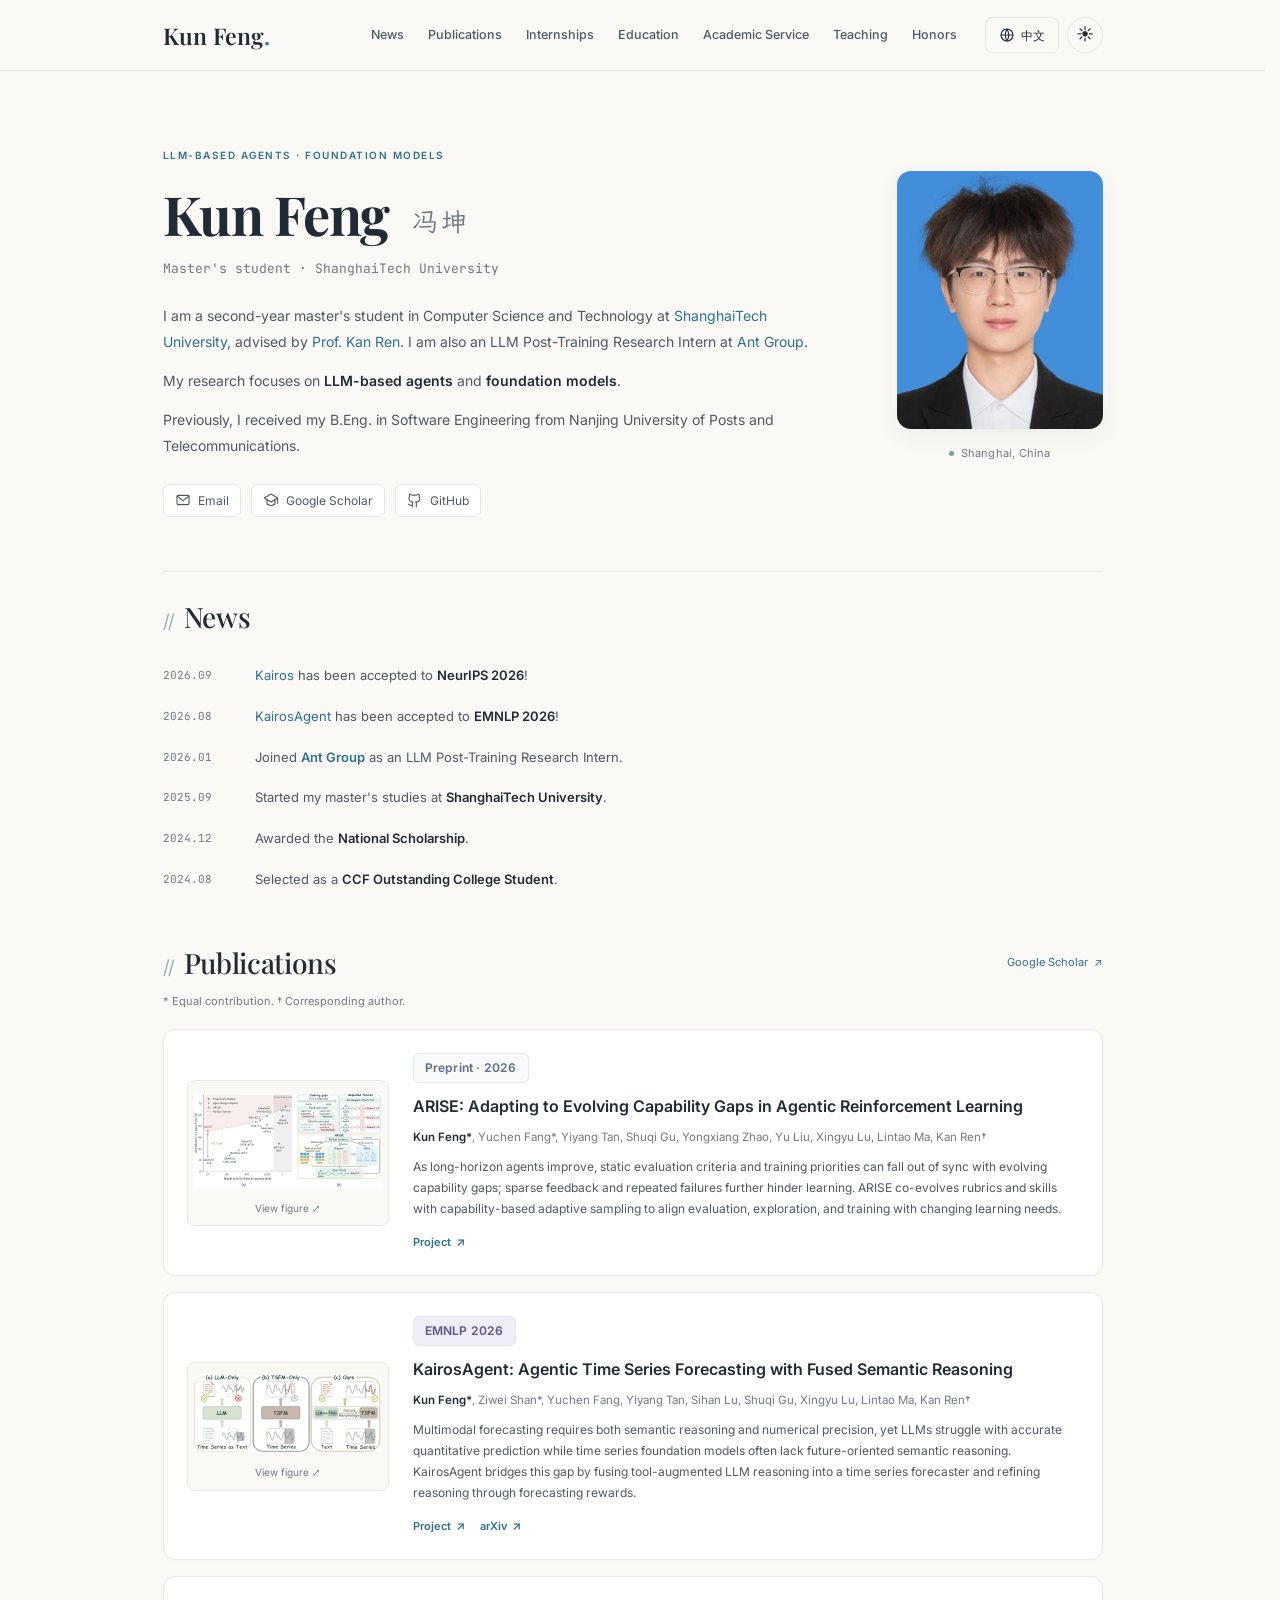
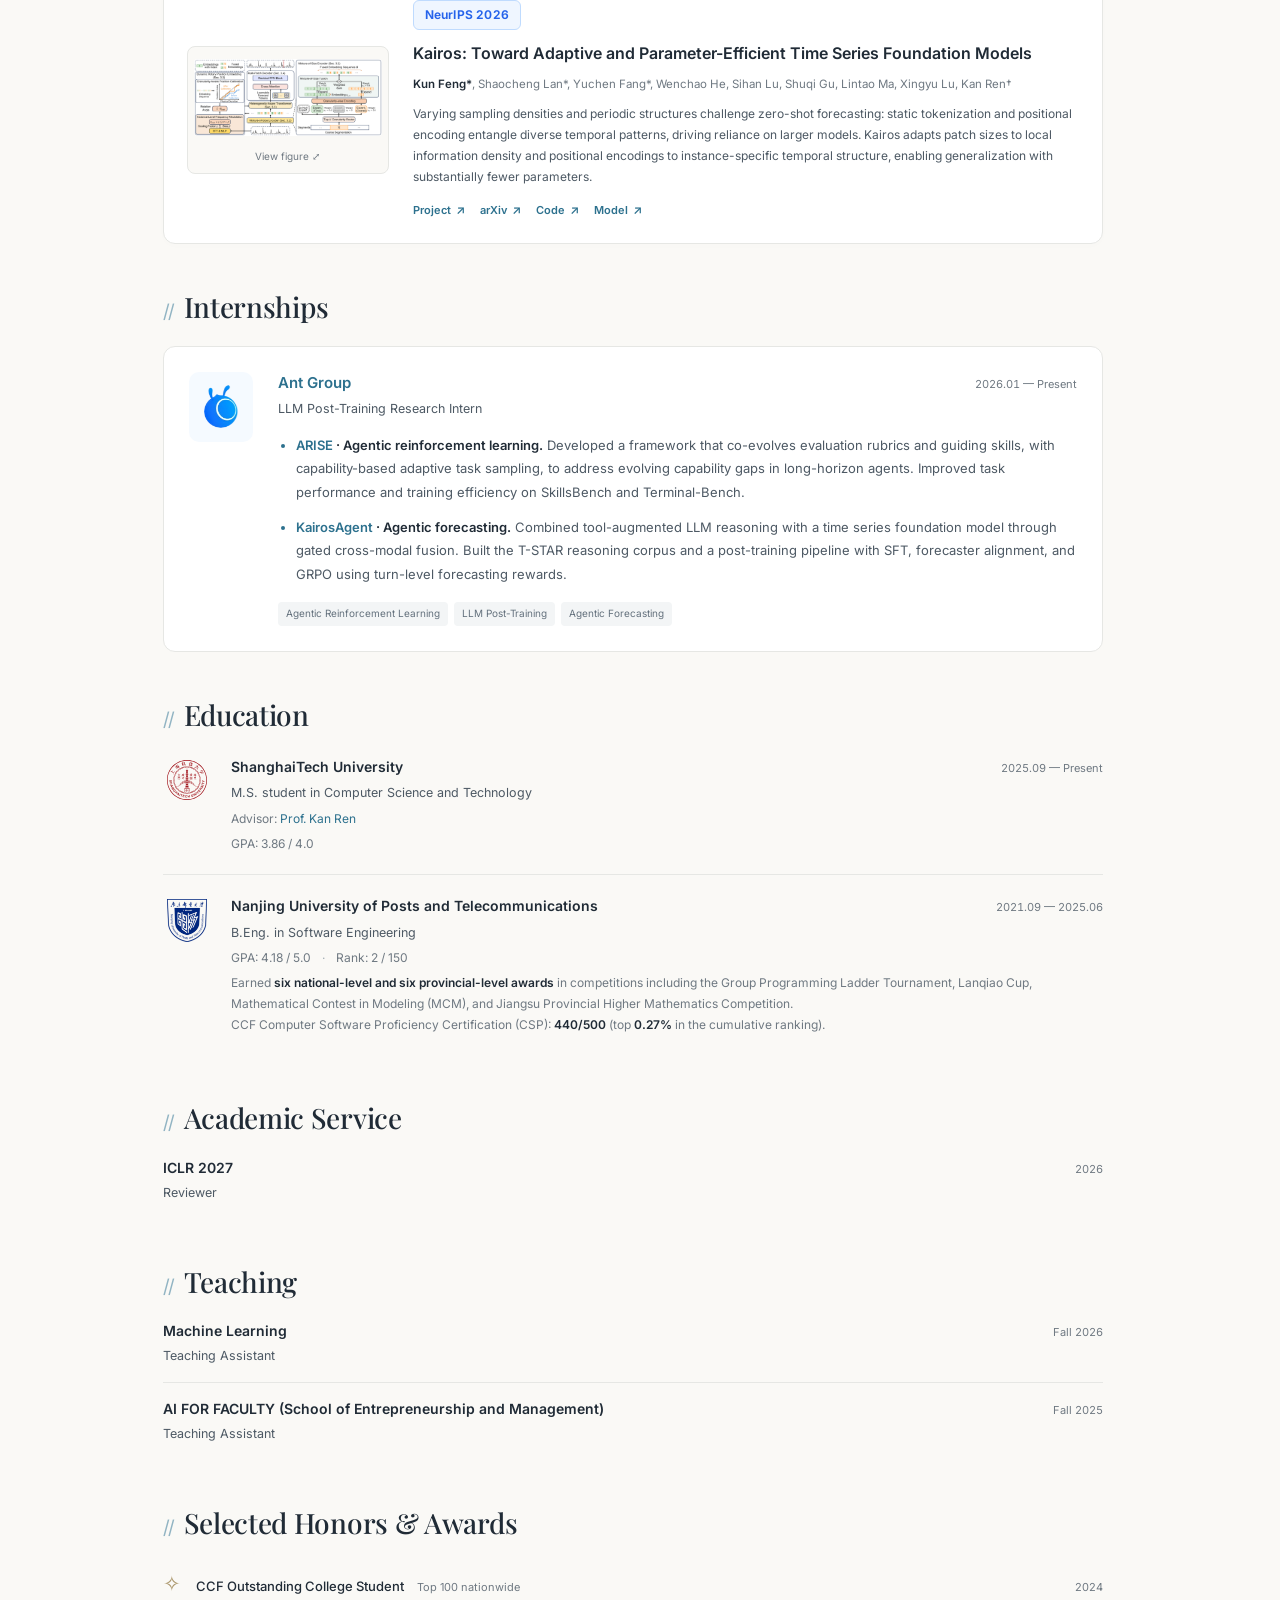
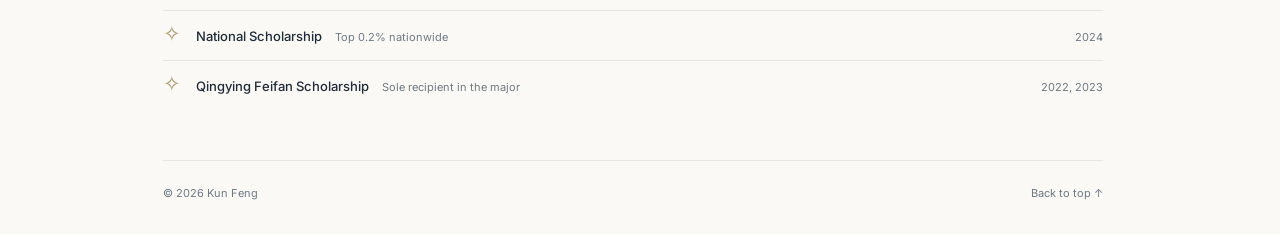
==== commit 7e1ca311: "fix: correct ICLR 2027 reviewer service year to 2026" ====
--- a/index.html
+++ b/index.html
@@ -192,7 +192,7 @@
     <section class="section" id="service" aria-labelledby="service-title">
       <div class="section-heading"><h2 id="service-title"><span class="section-mark" aria-hidden="true">//</span><span class="lang-en">Academic Service</span><span class="lang-zh">&#23398;&#26415;&#26381;&#21153;</span></h2></div>
       <ul class="activity-list">
-        <li><div><h3>ICLR 2027</h3><p class="entry-role"><span class="lang-en">Reviewer</span><span class="lang-zh">&#23457;&#31295;&#20154;</span></p></div><time class="entry-date" datetime="2027">2027</time></li>
+        <li><div><h3>ICLR 2027</h3><p class="entry-role"><span class="lang-en">Reviewer</span><span class="lang-zh">&#23457;&#31295;&#20154;</span></p></div><time class="entry-date" datetime="2026">2026</time></li>
       </ul>
     </section>
 
